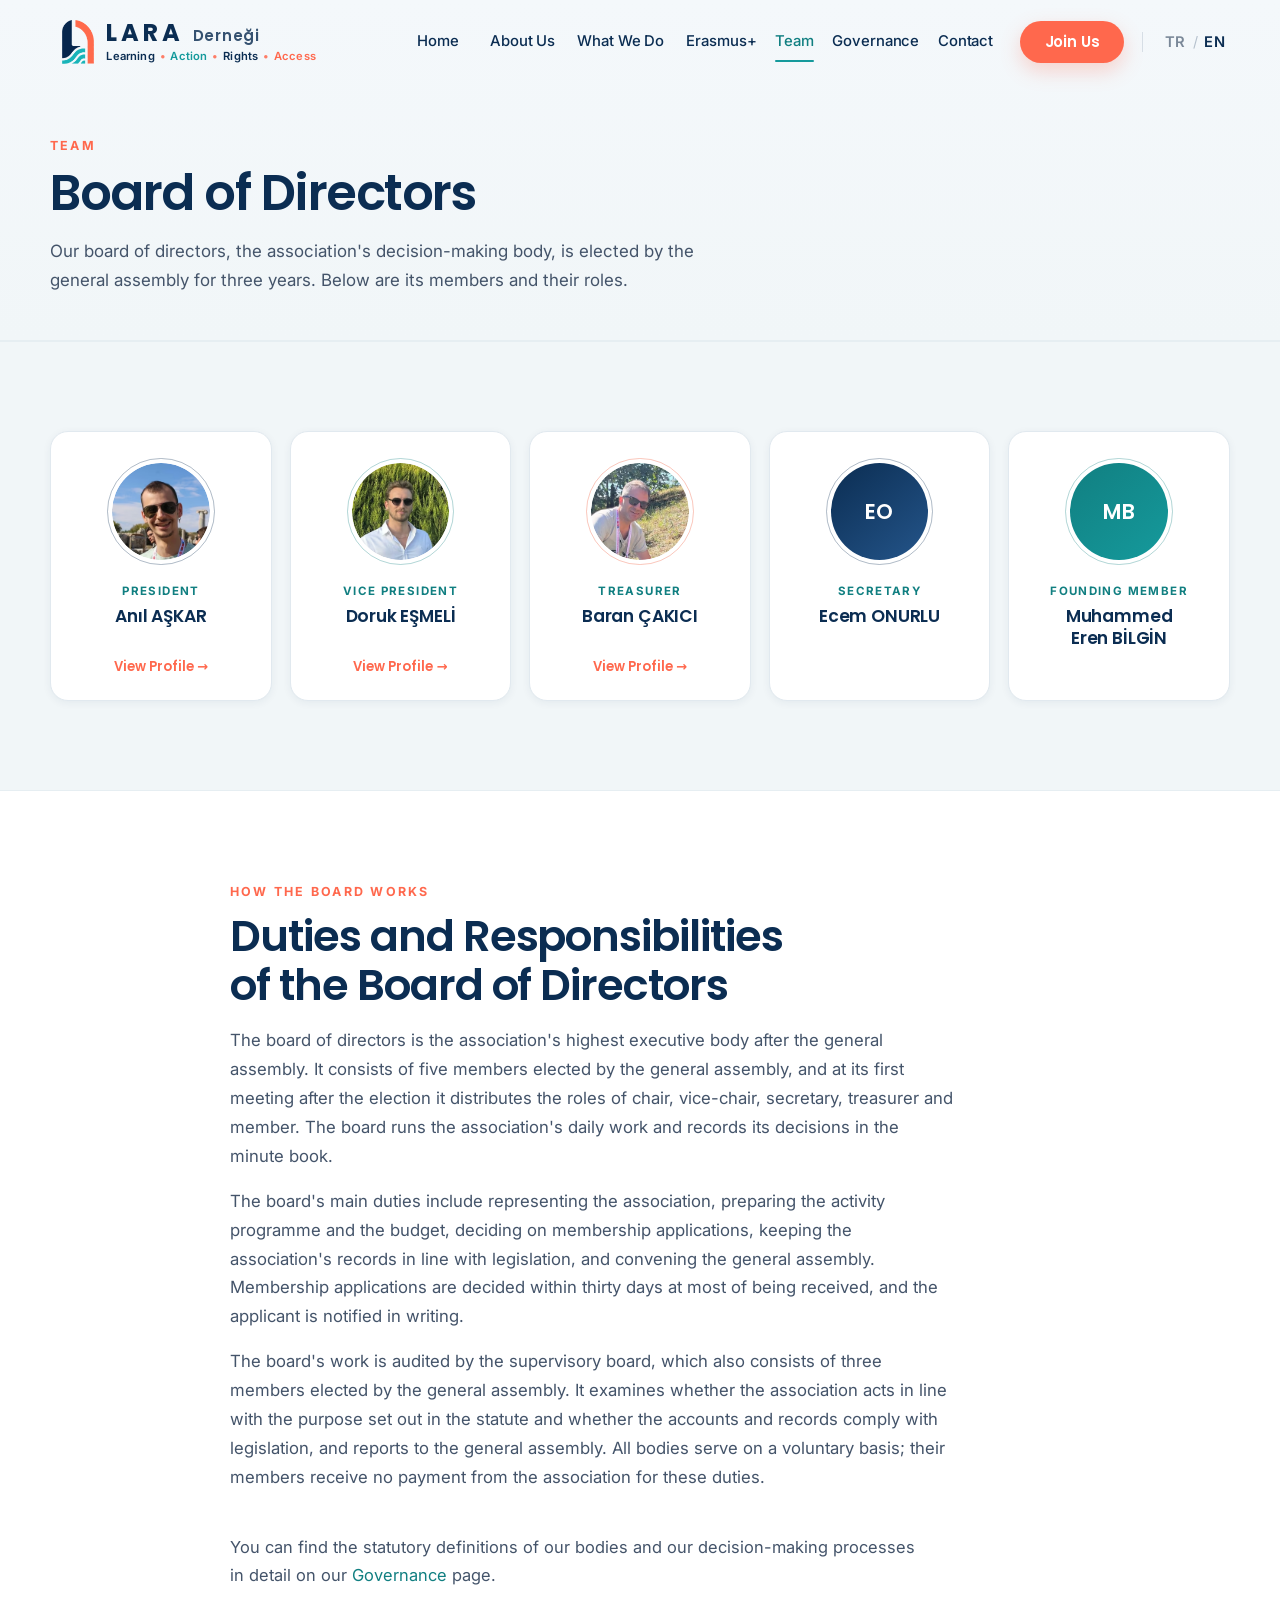
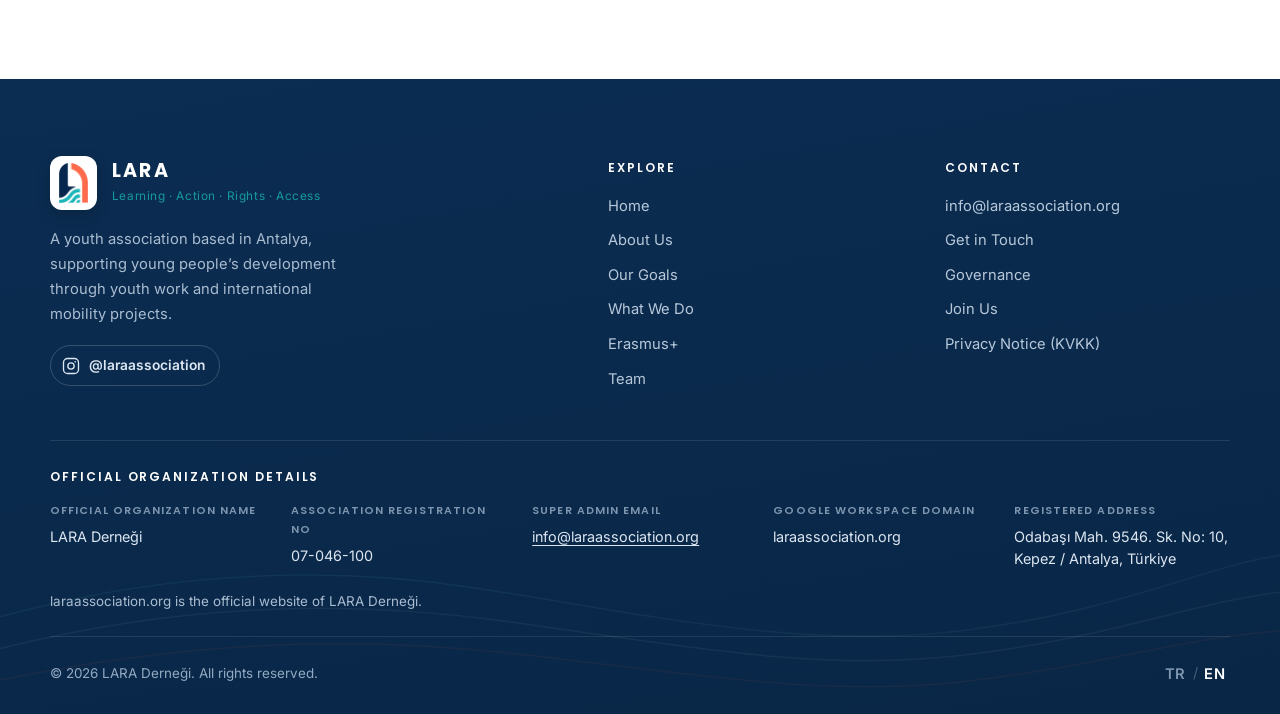
==== ekip/index.html @ 8bcd9a09 "Kurumsal e-posta adresini info@ yap ve Instagram hesabını bağla - Sitede görünen tüm e-posta adresle" ====
<!DOCTYPE html>
<html lang="tr" data-lang="tr">
<head>
<!-- Google tag (gtag.js) -->
<script async src="https://www.googletagmanager.com/gtag/js?id=G-RKP970V3Z3"></script>
<script>
  window.dataLayer = window.dataLayer || [];
  function gtag(){dataLayer.push(arguments);}
  gtag('js', new Date());

  gtag('config', 'G-RKP970V3Z3');
</script>
<script>
  /* JS var + dil tercihi erkenden: İngilizce görecek ziyaretçiye önce Türkçe metin çizilmez (kayma olmaz).
     main.js çeviriyi uygulayınca sınıfı kaldırır; bir sorun olursa 2,5 sn sonra sayfa yine görünür. */
  (function (d) {
    d.classList.add('js');
    try {
      var s = localStorage.getItem('lara-lang');
      var en = s ? s === 'en' : (navigator.language || '').slice(0, 2).toLowerCase() !== 'tr';
      if (en) { d.classList.add('lang-pending'); setTimeout(function () { d.classList.remove('lang-pending'); }, 2500); }
    } catch (e) {}
  })(document.documentElement);
</script>
<meta charset="utf-8">
<meta name="viewport" content="width=device-width, initial-scale=1">
<title>Ekip — LARA Derneği</title>
<meta name="description" data-i18n-meta="meta.descTeam" content="LARA Derneği yönetim kurulu üyeleri ve görev dağılımı.">
<meta name="theme-color" content="#0F2B4C">
<link rel="icon" href="/assets/img/favicon-48.png" type="image/png" sizes="48x48">
<link rel="icon" href="/assets/img/favicon.png" type="image/png" sizes="512x512">
<link rel="apple-touch-icon" href="/assets/img/apple-touch-icon.png">
<meta property="og:type" content="website">
<meta property="og:title" content="Ekip — LARA Derneği">
<meta property="og:description" content="LARA Derneği yönetim kurulu üyeleri ve görev dağılımı.">
<link rel="canonical" href="https://laraassociation.org/ekip/">
<meta property="og:url" content="https://laraassociation.org/ekip/">
<meta property="og:site_name" content="LARA Derneği">
<meta property="og:image" content="https://laraassociation.org/assets/img/og-image.png">
<meta property="og:image:width" content="1200">
<meta property="og:image:height" content="630">
<meta name="twitter:card" content="summary_large_image">
<meta property="og:locale" content="tr_TR">
<script type="application/ld+json">
{
  "@context": "https://schema.org",
  "@type": "NGO",
  "name": "LARA Derneği",
  "alternateName": "LARA Association",
  "url": "https://laraassociation.org/",
  "logo": "https://laraassociation.org/assets/img/logo-mark.png",
  "image": "https://laraassociation.org/assets/img/og-image.png",
  "email": "info@laraassociation.org",
  "foundingDate": "2026-09",
  "address": {
    "@type": "PostalAddress",
    "streetAddress": "Odabaşı Mah. 9546. Sk. No: 10",
    "addressLocality": "Kepez",
    "addressRegion": "Antalya",
    "addressCountry": "TR"
  },
  "contactPoint": {
    "@type": "ContactPoint",
    "email": "info@laraassociation.org",
    "contactType": "general enquiries",
    "availableLanguage": ["tr", "en"]
  },
  "sameAs": ["https://www.instagram.com/laraassociation/"],
  "identifier": "07-046-100",
  "areaServed": "Worldwide",
  "knowsLanguage": ["tr", "en"]
}
</script>
<link rel="preconnect" href="https://fonts.googleapis.com">
<link rel="preconnect" href="https://fonts.gstatic.com" crossorigin>
<link rel="preload" as="style" href="https://fonts.googleapis.com/css2?family=Poppins:wght@600;700&family=Inter:wght@400;500;600&display=swap" onload="this.onload=null;this.rel='stylesheet'">
<noscript><link rel="stylesheet" href="https://fonts.googleapis.com/css2?family=Poppins:wght@600;700&family=Inter:wght@400;500;600&display=swap"></noscript>
<link rel="stylesheet" href="/assets/css/style.css?v=36">
</head>
<body data-title-key="meta.titleTeam">

<a class="skip-link" href="#icerik" data-i18n="a11y.skip">İçeriğe geç</a>

<header class="site-header" id="siteHeader">
  <div class="container header-inner">
    <a class="brand" href="/" aria-label="LARA">
      <picture><source type="image/webp" srcset="/assets/img/logo-mark-120.webp"><img class="brand-mark" src="/assets/img/logo-mark.png" alt="" width="338" height="458" decoding="async"></picture>
      <span class="brand-text">
        <span class="brand-name">LARA <span class="brand-legal">Derneği</span></span>
        <span class="brand-tagline" lang="en">
          <span class="c-navy">Learning</span> <span class="dot">•</span>
          <span class="c-teal">Action</span> <span class="dot">•</span>
          <span class="c-navy">Rights</span> <span class="dot">•</span>
          <span class="c-orange">Access</span>
        </span>
      </span>
    </a>

    <nav class="primary-nav" id="primaryNav" aria-label="LARA">
      <ul>
        <li><a href="/" data-i18n="nav.home">Anasayfa</a></li>
        <li><a href="/hakkimizda/" data-i18n="nav.about">Biz Kimiz</a></li>
        <li><a href="/ne-yapiyoruz/" data-i18n="nav.what">Ne Yapıyoruz</a></li>
        <li><a href="/erasmus/" data-i18n="nav.erasmus">Erasmus+</a></li>
        <li><a href="/ekip/" class="active" data-i18n="nav.team">Ekip</a></li>
        <li><a href="/kurumsal/" data-i18n="nav.corporate">Kurumsal</a></li>
        <li><a href="/iletisim/" data-i18n="nav.contact">İletişim</a></li>
        <li class="nav-cta"><a class="btn btn-primary btn-sm" href="/uye-ol/" data-i18n="nav.join">Üye Ol</a></li>
      </ul>
    </nav>

    <div class="header-actions">
      <div class="lang-switch" role="group" data-i18n-aria="a11y.lang" aria-label="Dil seçimi">
        <button type="button" class="lang-btn is-active" data-set-lang="tr">TR</button>
        <span class="lang-sep" aria-hidden="true">/</span>
        <button type="button" class="lang-btn" data-set-lang="en">EN</button>
      </div>
      <button class="nav-toggle" id="navToggle" aria-expanded="false" aria-controls="primaryNav" data-i18n-aria="a11y.menu" aria-label="Menüyü aç">
        <span></span><span></span><span></span>
      </button>
    </div>
  </div>
</header>

<main>

<section class="page-hero" id="icerik">
  <div class="container">
    <p class="section-eyebrow" data-i18n="team.eyebrow">Ekip</p>
    <h1 class="page-title" data-i18n="team.title">Yönetim Kurulu</h1>
    <p class="page-intro" data-i18n="team.pageIntro">Derneğimizin karar organı olan yönetim kurulu, genel kurulca üç yıllığına seçilir. Aşağıda kurul üyelerimizi ve görev dağılımını bulabilirsiniz.</p>
  </div>
</section>

<section class="section section-alt" id="ekip">
  <div class="container">

    <div class="grid grid-5 team-grid">
      <article class="card person has-bio reveal" data-bio="anil" data-track-role="president" data-name="Anıl AŞKAR" data-photo="/assets/img/team/anil.jpg" data-photo-set="/assets/img/team/anil" data-photo-lg="/assets/img/team/anil-lg.jpg" data-initials="AA" data-avatar="av-navy">
        <div class="person-portrait tone-navy"><div class="avatar av-navy" aria-hidden="true">AA</div></div>
        <div class="person-meta">
          <p class="role" data-i18n="team.r.anil">Başkan</p>
          <h3>Anıl AŞKAR</h3>
        </div>
        <button type="button" class="person-more" data-i18n="team.more">Profili Gör →</button>
      </article>
      <article class="card person has-bio reveal" data-bio="doruk" data-track-role="vice_president" data-name="Doruk EŞMELİ" data-photo="/assets/img/team/doruk.jpg" data-photo-set="/assets/img/team/doruk" data-photo-lg="/assets/img/team/doruk-lg.jpg" data-initials="DE" data-avatar="av-teal">
        <div class="person-portrait tone-teal"><div class="avatar av-teal" aria-hidden="true">DE</div></div>
        <div class="person-meta">
          <p class="role" data-i18n="team.r.doruk">Başkan Yardımcısı</p>
          <h3>Doruk EŞMELİ</h3>
        </div>
        <button type="button" class="person-more" data-i18n="team.more">Profili Gör →</button>
      </article>
      <article class="card person has-bio reveal" data-bio="baran" data-track-role="treasurer" data-name="Baran ÇAKICI" data-photo="/assets/img/team/baran.jpg" data-photo-set="/assets/img/team/baran" data-photo-lg="/assets/img/team/baran-lg.jpg" data-initials="BÇ" data-avatar="av-orange">
        <div class="person-portrait tone-orange"><div class="avatar av-orange" aria-hidden="true">BÇ</div></div>
        <div class="person-meta">
          <p class="role" data-i18n="team.r.baran">Sayman</p>
          <h3>Baran ÇAKICI</h3>
        </div>
        <button type="button" class="person-more" data-i18n="team.more">Profili Gör →</button>
      </article>
      <article class="card person reveal">
        <div class="person-portrait tone-navy"><div class="avatar av-navy" aria-hidden="true">EO</div></div>
        <div class="person-meta">
          <p class="role" data-i18n="team.r.ecem">Sekreter</p>
          <h3>Ecem ONURLU</h3>
        </div>
      </article>
      <article class="card person reveal">
        <div class="person-portrait tone-teal"><div class="avatar av-teal" aria-hidden="true">MB</div></div>
        <div class="person-meta">
          <p class="role" data-i18n="team.r.eren">Kurucu Üye</p>
          <h3>Muhammed Eren BİLGİN</h3>
        </div>
      </article>
    </div>
  </div>
</section>
<div class="modal" id="bioModal" hidden>
  <div class="modal-backdrop" data-close></div>
  <div class="modal-card" role="dialog" aria-modal="true" aria-labelledby="bioName">
    <button type="button" class="modal-close" data-close data-i18n-aria="team.close" aria-label="Kapat">&times;</button>
    <div class="modal-head">
      <div class="avatar av-navy" id="bioAvatar" aria-hidden="true">AA</div>
      <div class="modal-titles">
        <h3 id="bioName">—</h3>
        <p class="modal-role" id="bioRole">—</p>
      </div>
    </div>
    <div class="modal-body" id="bioBody"></div>
  </div>
</div>
<section class="section" id="kurul-calismasi">
  <div class="container container-narrow">
    <p class="section-eyebrow" data-i18n="team.howEyebrow">Kurul Nasıl Çalışır?</p>
    <h2 class="section-title" data-i18n="team.howTitle">Yönetim Kurulunun Görev ve Sorumlulukları</h2>
    <p class="section-intro" data-i18n="team.how1">Yönetim kurulu, derneğin genel kurul dışındaki en yetkili yürütme organıdır. Genel kurulca seçilen beş asıl üyeden oluşur ve seçimden sonraki ilk toplantısında başkan, başkan yardımcısı, sekreter, sayman ve üye olarak görev bölüşümü yapar. Kurul, derneğin günlük işleyişini yürütür ve aldığı kararları karar defterine işler.</p>
    <p class="section-intro" data-i18n="team.how2">Kurulun başlıca görevleri arasında derneği temsil etmek, faaliyet programını ve bütçeyi hazırlamak, üyelik başvurularını karara bağlamak, dernek kayıtlarını mevzuata uygun biçimde tutmak ve genel kurulu toplantıya çağırmak yer alır. Üyelik başvuruları, başvurunun ulaşmasından itibaren en çok otuz gün içinde karara bağlanır ve sonuç başvurana yazılı olarak bildirilir.</p>
    <p class="section-intro" data-i18n="team.how3">Yönetim kurulunun çalışmaları, yine genel kurulca seçilen üç asıl üyeden oluşan denetim kurulu tarafından denetlenir. Denetim kurulu, derneğin tüzükte belirtilen amaç doğrultusunda faaliyet gösterip göstermediğini ve hesap ile kayıtların mevzuata uygunluğunu inceleyerek raporunu genel kurula sunar. Organların tamamı gönüllülük esasıyla görev yapar; kurul üyeleri bu görevleri için dernekten ücret almaz.</p>
    <p class="section-note" data-i18n="team.how4">Organlarımızın tüzükteki tanımlarını ve karar süreçlerimizi <a href="/kurumsal/">Kurumsal</a> sayfamızda ayrıntılı olarak bulabilirsiniz.</p>
  </div>
</section>

</main>

<footer class="site-footer">
  <svg class="footer-waves" viewBox="0 0 1440 320" preserveAspectRatio="none" aria-hidden="true" focusable="false">
    <path d="M0 210C180 160 360 150 540 178s360 70 540 48 270-72 360-86"/>
    <path d="M0 246C200 196 380 190 560 214s350 60 520 40 260-60 360-72"/>
    <path d="M0 282C220 236 400 232 580 252s340 50 500 32 250-50 360-58"/>
  </svg>
  <div class="container">
    <div class="footer-grid">
      <div class="footer-col footer-about">
        <a class="footer-brand" href="/" aria-label="LARA">
          <picture>
            <source type="image/webp" srcset="/assets/img/logo-mark-120.webp">
            <img src="/assets/img/logo-mark.png" alt="" width="338" height="458" loading="lazy" decoding="async">
          </picture>
          <span>
            <span class="footer-name">LARA</span>
            <span class="footer-tagline" lang="en">Learning · Action · Rights · Access</span>
          </span>
        </a>
        <p class="footer-desc" data-i18n="footer.about">Antalya merkezli bir gençlik derneği olarak gençlik çalışmaları ve uluslararası hareketlilik projeleriyle gençlerin gelişimini destekliyoruz.</p>
        <ul class="footer-social">
          <li><a href="https://www.instagram.com/laraassociation/" target="_blank" rel="noopener noreferrer" data-i18n-aria="social.ig" aria-label="LARA Derneği Instagram hesabı"><svg viewBox="0 0 24 24" fill="none" stroke="currentColor" stroke-width="1.8" aria-hidden="true" focusable="false"><rect x="2" y="2" width="20" height="20" rx="5.5"/><circle cx="12" cy="12" r="4.2"/><circle cx="17.6" cy="6.4" r="1.1" fill="currentColor" stroke="none"/></svg><span>@laraassociation</span></a></li>
        </ul>
      </div>

      <nav class="footer-col" aria-labelledby="footerExplore">
        <h2 class="footer-title" id="footerExplore" data-i18n="footer.explore">Keşfet</h2>
        <ul class="footer-links">
          <li><a href="/" data-i18n="nav.home">Anasayfa</a></li>
          <li><a href="/hakkimizda/" data-i18n="nav.about">Biz Kimiz</a></li>
          <li><a href="/hakkimizda/#amaclarimiz" data-i18n="nav.goals">Amaçlarımız</a></li>
          <li><a href="/ne-yapiyoruz/" data-i18n="nav.what">Ne Yapıyoruz</a></li>
          <li><a href="/erasmus/" data-i18n="nav.erasmus">Erasmus+</a></li>
          <li><a href="/ekip/" data-i18n="nav.team">Ekip</a></li>
        </ul>
      </nav>


      <div class="footer-col">
        <h2 class="footer-title" data-i18n="nav.contact">İletişim</h2>
        <ul class="footer-links">
          <li><a href="mailto:info@laraassociation.org">info@laraassociation.org</a></li>
          <li><a href="/iletisim/" data-i18n="contact.title">Bize Ulaş</a></li>
          <li><a href="/kurumsal/" data-i18n="nav.corporate">Kurumsal</a></li>
          <li><a href="/uye-ol/" data-i18n="nav.join">Üye Ol</a></li>
          <li><a href="/kvkk/" data-i18n="footer.kvkk">KVKK Aydınlatma Metni</a></li>
        </ul>
      </div>
    </div>


    <section class="footer-official" aria-labelledby="footerOfficial">
      <h2 class="footer-title" id="footerOfficial" data-i18n="footer.officialTitle">Resmî Kurum Bilgileri</h2>
      <dl class="footer-official-list">
        <div><dt data-i18n="footer.fName">Resmî Kurum Adı</dt><dd>LARA Derneği</dd></div>
        <div><dt data-i18n="footer.fReg">Dernek Kütük No</dt><dd>07-046-100</dd></div>
        <div><dt data-i18n="footer.fAdmin">Super Admin E-posta</dt><dd><a href="mailto:info@laraassociation.org">info@laraassociation.org</a></dd></div>
        <div><dt data-i18n="footer.fDomain">Google Workspace Domain</dt><dd>laraassociation.org</dd></div>
        <div><dt data-i18n="footer.fAddr">Merkez Adresi</dt><dd data-i18n="contact.v2">Odabaşı Mah. 9546. Sk. No: 10, Kepez / Antalya, Türkiye</dd></div>
      </dl>
      <p class="footer-official-note" data-i18n="footer.official">laraassociation.org, LARA Derneği'nin resmî internet sitesidir.</p>
    </section>

    <div class="footer-bottom">
      <p class="footer-copy">© <span id="year">2026</span> <span data-i18n="footer.rights">LARA Derneği. Tüm hakları saklıdır.</span></p>
      <div class="lang-switch footer-lang" role="group" data-i18n-aria="a11y.lang" aria-label="Dil seçimi">
        <button type="button" class="lang-btn is-active" data-set-lang="tr">TR</button>
        <span class="lang-sep" aria-hidden="true">/</span>
        <button type="button" class="lang-btn" data-set-lang="en">EN</button>
      </div>
    </div>
  </div>
</footer>

<a class="to-top" href="#icerik" id="toTop" data-i18n-aria="a11y.top" aria-label="Yukarı çık">↑</a>

<script src="/assets/js/form-config.js?v=23" defer></script>
<script src="/assets/js/i18n.js?v=33" defer></script>
<script src="/assets/js/i18n-pages.js?v=8" defer></script>
<script src="/assets/js/analytics.js?v=25" defer></script>
<script src="/assets/js/main.js?v=31" defer></script>
</body>
</html>
---- assets/css/style.css ----
/* =========================================================
   LARA Derneği — kurumsal stil
   Marka: lacivert #0B2D52 · teal #159A9C · mercan #FF684D
   Zeminler: mavi-gri #F1F6F8 · açık teal #E7F5F3 · sıcak beyaz #FFF8F3
   ========================================================= */

:root{
  --navy:#0B2D52;
  --navy-800:#123A66;
  --navy-600:#24558A;
  --teal:#159A9C;
  --teal-dark:#117F81;
  --teal-soft:#E7F5F3;
  --orange:#FF684D;
  --orange-dark:#F0512F;
  --orange-soft:#FFEEE9;

  --bg-mist:#F1F6F8;
  --bg-tealwash:#E7F5F3;
  --bg-warm:#FFF8F3;

  --ink:#10233B;
  --body:#44546A;
  --muted:#7A8898;
  --line:#E1E9EF;
  --bg:#FFFFFF;
  --bg-alt:var(--bg-mist);

  --radius:18px;
  --radius-sm:12px;
  --shadow-sm:0 2px 8px rgba(11,45,82,.06);
  --shadow:0 12px 32px rgba(11,45,82,.09);
  --shadow-lg:0 24px 60px rgba(11,45,82,.16);

  --container:1180px;
  --header-h:84px;
  --header-h-compact:68px;
  --nav-px:clamp(.42rem,.72vw,.8rem);
  --hdr-gap:clamp(.85rem,1.4vw,1.5rem);

  /* hareket sistemi — tüm geçişler aynı eğri ve süre ailesini kullanır */
  --ease:cubic-bezier(.2,.7,.2,1);
  --t-fast:.18s;
  --t-ui:.32s;
  --t-reveal:.7s;

  --font-head:'Poppins','Montserrat','Trebuchet MS',system-ui,sans-serif;
  --font-body:'Inter',system-ui,-apple-system,'Segoe UI',Roboto,sans-serif;
}

*,*::before,*::after{box-sizing:border-box}
.lang-pending body{opacity:0}
.brand picture,.hero-mark picture{display:contents}
[hidden]{display:none !important}
html{scroll-behavior:smooth;scroll-padding-top:calc(var(--header-h-compact) + 16px);-webkit-text-size-adjust:100%}
body{
  margin:0;font-family:var(--font-body);color:var(--body);
  background:var(--bg);line-height:1.7;font-size:16.5px;
  -webkit-font-smoothing:antialiased;overflow-x:hidden;
}
img,svg{max-width:100%;display:block}
a{color:var(--teal-dark);text-decoration:none}
a:hover{color:var(--orange)}
h1,h2,h3,h4{font-family:var(--font-head);color:var(--navy);line-height:1.2;margin:0 0 .5em;font-weight:600;text-wrap:balance}
h3,h4{letter-spacing:-.01em}
p,li,dd,blockquote{text-wrap:pretty}
p{margin:0 0 1em}
ul,ol{margin:0;padding:0;list-style:none}

.container{width:min(100% - 2.5rem,var(--container));margin-inline:auto}

.skip-link{position:absolute;left:-9999px;top:0;background:var(--navy);color:#fff;padding:.7rem 1.2rem;z-index:200;border-radius:0 0 8px 0}
.skip-link:focus{left:0}
/* seçim ve klavye odağı — marka tonunda, okunaklı */
::selection{background:rgba(21,154,156,.22);color:var(--ink)}
.join ::selection,.site-footer ::selection,.notice ::selection{background:rgba(21,154,156,.62);color:#fff}
:focus-visible{outline:2.5px solid var(--teal);outline-offset:3px}
a:not(.btn):focus-visible,.lang-btn:focus-visible,.person-more:focus-visible,.nav-toggle:focus-visible{border-radius:8px}
.join :focus-visible,.site-footer :focus-visible,.notice :focus-visible{outline-color:#6FD3D1}

/* metin bağlantıları: soldan sağa çizilen ince alt çizgi */
main p a:not(.btn),.notice a,.info-list a,.contact-links a,.footer-links a,.read-more a,.verify-note a{
  background-image:linear-gradient(currentColor,currentColor);background-repeat:no-repeat;
  background-position:0 100%;background-size:0% 1px;padding-bottom:1px;
  transition:background-size var(--t-ui) var(--ease),color var(--t-fast) ease;
}
main p a:not(.btn):hover,.notice a:hover,.info-list a:hover,.contact-links a:hover,.footer-links a:hover,.read-more a:hover,.verify-note a:hover{background-size:100% 1px}

.c-navy{color:var(--navy)} .c-teal{color:var(--teal)} .c-orange{color:var(--orange)}
.sr-only{position:absolute !important;width:1px;height:1px;padding:0;margin:-1px;overflow:hidden;clip:rect(0 0 0 0);white-space:nowrap;border:0}

/* ---------- HEADER ---------- */
/* Sayfanın en üstünde hero zeminine karışır; kaydırınca kompakt, yarı saydam (buzlu cam) bir çubuğa döner.
   Sabit (fixed) konumlu olduğu için yüksekliği değişince sayfa içeriği kaymaz. */
.site-header{
  --hdr:var(--header-h);
  position:fixed;top:0;left:0;right:0;z-index:100;background:rgba(255,255,255,0);
  border-bottom:1px solid transparent;
  transition:background-color var(--t-ui) var(--ease),box-shadow var(--t-ui) var(--ease),border-color var(--t-ui) var(--ease);
}
.site-header.scrolled{
  --hdr:var(--header-h-compact);
  background:rgba(255,255,255,.74);border-bottom-color:rgba(11,45,82,.07);
  -webkit-backdrop-filter:saturate(170%) blur(16px);backdrop-filter:saturate(170%) blur(16px);
  box-shadow:0 10px 30px -18px rgba(11,45,82,.22);
}
@supports not ((-webkit-backdrop-filter:blur(1px)) or (backdrop-filter:blur(1px))){
  .site-header.scrolled{background:rgba(255,255,255,.96)}
}
.site-header:has(.primary-nav.open){
  background:rgba(255,255,255,.97);border-bottom-color:var(--line);
  box-shadow:0 8px 24px rgba(11,45,82,.05);
}
.header-inner{
  display:grid;grid-template-columns:auto minmax(0,1fr) auto;align-items:center;column-gap:var(--hdr-gap);
  min-height:var(--hdr);transition:min-height var(--t-ui) var(--ease);
}

.brand{grid-column:1;display:flex;align-items:center;gap:.75rem;color:var(--navy);flex:none}
.brand:hover{color:var(--navy)}
.brand-mark{height:44px;width:auto;transform-origin:left center;transition:transform var(--t-ui) var(--ease)}
.site-header.scrolled .brand-mark{transform:scale(.86)}
.brand-text{display:flex;flex-direction:column;line-height:1}
.brand-name{font-family:var(--font-head);font-weight:700;font-size:1.5rem;letter-spacing:.16em;color:var(--navy)}
.brand-tagline{font-size:.7rem;letter-spacing:.015em;font-weight:600;margin-top:.38rem;white-space:nowrap}
.brand-legal{font-size:.62em;font-weight:600;letter-spacing:.05em;opacity:.82}
.brand-tagline .dot{color:var(--orange);opacity:.85;margin:0 .1rem}

.primary-nav{grid-column:2;justify-self:end}
.primary-nav ul{display:flex;align-items:center;gap:0}
.primary-nav a{
  display:block;padding:.55rem var(--nav-px);color:var(--navy);white-space:nowrap;
  font-weight:500;font-size:.93rem;letter-spacing:-.005em;position:relative;
  transition:color var(--t-fast) ease;
}
.primary-nav a::after{
  content:"";position:absolute;left:var(--nav-px);right:var(--nav-px);bottom:.1rem;height:2px;
  background:var(--teal);border-radius:2px;transform:scaleX(0);transform-origin:left;
  transition:transform var(--t-ui) var(--ease);
}
.primary-nav a:hover{color:var(--teal-dark)}
.primary-nav a:hover::after{transform:scaleX(1)}
.primary-nav a.active{color:var(--teal-dark)}
.primary-nav a.active::after{transform:scaleX(1)}
.nav-cta{margin-left:var(--hdr-gap)}
.primary-nav .nav-cta a{
  color:#fff;background:var(--orange);padding:.72rem 1.45rem;border-radius:999px;
  font-family:var(--font-head);font-weight:600;font-size:.93rem;
  box-shadow:0 8px 20px rgba(255,104,77,.26);
  transition:transform var(--t-ui) var(--ease),box-shadow var(--t-ui) var(--ease),background-color var(--t-fast) ease;
}
.primary-nav .nav-cta a::after{display:none}
.primary-nav .nav-cta a:hover{background:var(--orange-dark);color:#fff;transform:translateY(-1px);box-shadow:0 12px 26px rgba(255,104,77,.32)}

/* Dil değişince etiket genişliği sabit kalsın: bağlantı iki dildeki en uzun etiket kadar yer ayırır.
   Etiketler main.js'in eklediği data-w-tr / data-w-en özelliklerinden gelir; görünmez ve yüksekliksizdir. */
.i18n-stable{display:block !important;text-align:center}
.i18n-stable::before{
  content:attr(data-w-tr) "\A" attr(data-w-en);
  content:attr(data-w-tr) "\A" attr(data-w-en) / "";
  display:block;white-space:pre;height:0;overflow:hidden;visibility:hidden;pointer-events:none;
}

.header-actions{grid-column:3;display:flex;align-items:center;gap:.6rem;flex:none}

.lang-switch{
  position:relative;display:flex;align-items:center;gap:.1rem;
  padding-left:var(--hdr-gap);
}
.lang-switch::before{
  content:"";position:absolute;left:0;top:50%;width:1px;height:20px;transform:translateY(-50%);
  background:rgba(11,45,82,.12);
}
.lang-btn{
  border:0;background:none;cursor:pointer;padding:.35rem .3rem;min-width:2.1em;text-align:center;
  font-family:var(--font-body);font-size:.92rem;font-weight:600;letter-spacing:.02em;
  color:var(--muted);transition:color var(--t-fast) ease;
}
.lang-btn:hover{color:var(--navy)}
.lang-btn.is-active{color:var(--navy)}
.lang-sep{color:#B5C1CD;font-size:.9rem}

.nav-toggle{
  display:none;flex-direction:column;justify-content:center;gap:5px;
  width:44px;height:44px;padding:0 11px;border:1px solid var(--line);border-radius:12px;
  background:#fff;cursor:pointer;
}
.nav-toggle span{display:block;height:2px;background:var(--navy);border-radius:2px;transition:transform .25s,opacity .2s}
.nav-toggle[aria-expanded="true"] span:nth-child(1){transform:translateY(7px) rotate(45deg)}
.nav-toggle[aria-expanded="true"] span:nth-child(2){opacity:0}
.nav-toggle[aria-expanded="true"] span:nth-child(3){transform:translateY(-7px) rotate(-45deg)}

/* ---------- BUTONLAR ---------- */
.btn{
  display:inline-flex;align-items:center;justify-content:center;gap:.5rem;
  padding:.95rem 1.9rem;border-radius:999px;font-family:var(--font-head);
  font-weight:600;font-size:1rem;line-height:1.2;cursor:pointer;border:1.5px solid transparent;
  transition:transform var(--t-ui) var(--ease),box-shadow var(--t-ui) var(--ease),background-color var(--t-fast) ease,border-color var(--t-fast) ease,color var(--t-fast) ease;
}
.btn-sm{padding:.6rem 1.2rem;font-size:.9rem}
.btn-primary{background:var(--orange);color:#fff;box-shadow:0 10px 24px rgba(255,104,77,.26)}
.btn-primary:hover{background:var(--orange-dark);color:#fff;transform:translateY(-2px);box-shadow:0 14px 30px rgba(255,104,77,.32)}
.btn-primary:active{transform:translateY(0);box-shadow:0 6px 16px rgba(255,104,77,.26)}
.btn-ghost{
  background:rgba(231,245,243,.85);border-color:#C4E2DE;color:var(--navy);
  box-shadow:0 4px 14px rgba(21,154,156,.06);
}
.btn-ghost:hover{
  background:#DDF0ED;border-color:var(--teal);color:var(--navy);
  transform:translateY(-2px);box-shadow:0 10px 24px rgba(21,154,156,.14);
}
.btn-block{display:flex;width:100%}

/* ---------- HERO ---------- */
.hero{
  position:relative;overflow:hidden;color:var(--body);
  padding:calc(var(--header-h) + clamp(3rem,7vw,6rem)) 0 clamp(5rem,8vw,7rem);
  background:var(--bg-mist);
}
.hero-bg{position:absolute;inset:0;z-index:0;pointer-events:none;
  background:linear-gradient(180deg,#F4F8FB 0%,var(--bg-mist) 55%,#EEF4F7 100%);
}
.hero-field{
  position:absolute;top:0;right:0;height:100%;width:min(60vw,1120px);
}
.hero-field .f-teal{fill:#DFF1EF}
.hero-curve{
  position:absolute;z-index:2;left:0;right:0;bottom:-1px;width:100%;height:clamp(34px,5vw,72px);pointer-events:none;
}
.hero-curve path{fill:#fff}

.hero-inner{
  position:relative;z-index:1;display:grid;
  grid-template-columns:minmax(0,1.32fr) minmax(0,.68fr);column-gap:clamp(2rem,4vw,4rem);row-gap:0;
}
/* Logo, alt bilgi satırını değil; başlık + paragraf + butonlar bloğunu ortalasın */
.hero-copy{display:contents}
.hero-kicker{grid-column:1;grid-row:1}
.hero h1{grid-column:1;grid-row:2}
.hero .lead{grid-column:1;grid-row:3}
.hero-actions{grid-column:1;grid-row:4}
.hero-badges{grid-column:1 / -1;grid-row:5}
.hero-visual{grid-column:2;grid-row:1 / 5;align-self:center}

.hero-kicker{
  display:flex;align-items:baseline;flex-wrap:wrap;gap:.35rem .9rem;margin:0 0 1rem;
  font-family:var(--font-head);line-height:1;
}
.hero-kicker > span:first-child{
  font-size:clamp(2.1rem,4vw,3.2rem);font-weight:700;letter-spacing:-.035em;color:var(--orange);
}
.hero-kicker-sub{
  font-size:clamp(.74rem,.9vw,.92rem);font-weight:600;letter-spacing:.16em;text-transform:uppercase;
  color:var(--teal-dark);
}
.hero h1{
  color:var(--navy);font-size:clamp(2.2rem,4.7vw,3.8rem);font-weight:700;
  letter-spacing:-.036em;line-height:1.06;margin-bottom:1.5rem;
}
.hl-teal{color:var(--teal)}
.hl-orange{color:var(--orange)}
.hero .lead{
  font-size:clamp(1.06rem,1.45vw,1.22rem);color:#3E4E63;
  max-width:50ch;margin-bottom:2.4rem;line-height:1.68;
}
.hero-actions{display:flex;flex-wrap:wrap;gap:1rem;margin-bottom:0}

/* güven şeridi: üç eşit sütun, ince ayraçlar, hafif buzlu zemin */
.hero-badges{
  position:relative;z-index:2;
  display:grid;grid-template-columns:repeat(3,minmax(0,1fr));
  margin-top:clamp(3rem,5vw,4.4rem);padding:clamp(.9rem,1.4vw,1.15rem) 0;
  background:rgba(255,255,255,.66);border:1px solid rgba(11,45,82,.08);border-radius:20px;
  -webkit-backdrop-filter:blur(10px) saturate(140%);backdrop-filter:blur(10px) saturate(140%);
  box-shadow:0 1px 2px rgba(11,45,82,.04),0 22px 44px -28px rgba(11,45,82,.24);
}
.hero-badges li{
  position:relative;display:flex;align-items:center;gap:.95rem;min-width:0;
  padding:.35rem clamp(1.1rem,2.2vw,2rem);
}
.hero-badges li + li::before{
  content:"";position:absolute;left:0;top:14%;bottom:14%;width:1px;
  background:linear-gradient(180deg,transparent,rgba(11,45,82,.12) 20%,rgba(11,45,82,.12) 80%,transparent);
  transform-origin:top;
}
.badge-icon{
  flex:none;width:46px;height:46px;border-radius:14px;display:grid;place-items:center;
  background:var(--tint);color:var(--tone);
}
.badge-icon svg{width:22px;height:22px}
.tone-navy{--tone:var(--navy);--tint:#E9F0F9}
.tone-teal{--tone:var(--teal-dark);--tint:var(--teal-soft)}
.tone-orange{--tone:var(--orange-dark);--tint:var(--orange-soft)}
.badge-text{display:flex;flex-direction:column;gap:.12rem;min-width:0}
.hero-badges strong{font-family:var(--font-head);color:var(--navy);font-size:1.02rem;font-weight:600;letter-spacing:-.012em;line-height:1.3}
.badge-sub{color:var(--muted);font-size:.88rem;line-height:1.45}

/* sağ görsel: logo + logonun dalgalarından türeyen katmanlar */
.hero-visual{position:relative;display:flex;justify-content:center;align-items:center}
.hero-mark{position:relative;width:clamp(210px,19vw,300px);aspect-ratio:338/458}
.hero-mark img{position:relative;z-index:1;width:100%;height:auto}

/* ---------- HERO SEMBOLÜ: ilk açılışta bir kez oluşma animasyonu ----------
   Katmanlar orijinal görselin renklerine göre piksel piksel ayrılmış parçalarıdır; son karede
   orijinalle birebir aynıdır. main.js görseller hazır ve sembol ekrandayken "mark-go" ekler,
   bitince "mark-intro" sınıfını kaldırır: katmanlar gizlenir, orijinal görsel görünür.
   Yalnızca transform ve opacity animasyonlanır. */
.hero-mark{
  --mark-shift:22px;
  --mark-navy-dur:.75s;
  --mark-orange-delay:.2s;  --mark-orange-dur:.7s;
  --mark-teal-delay:.42s;   --mark-teal-dur:.7s;
  --mark-settle-delay:.7s;  --mark-settle-dur:.75s;
}
.mark-layers{position:absolute;inset:0;z-index:2;display:none;pointer-events:none;transform-origin:50% 60%}
.hero-mark .mark-part{position:absolute;inset:0;width:100%;height:100%;max-width:none}
.js .mark-intro .mark-layers{display:block}
.js .mark-intro .mark-final,.js .mark-intro .mark-part{opacity:0}
/* JavaScript hiç çalışmazsa sembol yine de 2,5 sn içinde görünür */
.js .mark-intro:not(.mark-armed) .mark-final{animation:markShow .01s linear 2.5s forwards}
@keyframes markShow{to{opacity:1}}

.js .mark-intro.mark-go .mark-navy{animation:markNavy var(--mark-navy-dur) var(--ease) both}
.js .mark-intro.mark-go .mark-orange{animation:markOrange var(--mark-orange-dur) var(--ease) var(--mark-orange-delay) both}
.js .mark-intro.mark-go .mark-teal{animation:markTeal var(--mark-teal-dur) var(--ease) var(--mark-teal-delay) both}
.js .mark-intro.mark-go .mark-layers{animation:markSettle var(--mark-settle-dur) var(--ease) var(--mark-settle-delay) both}

/* 1) lacivert: sol üstten   2) turuncu: sağ üstten   3) turkuaz dalgalar: sol alttan   4) bütün: çok hafif oturma */
@keyframes markNavy{from{opacity:0;transform:translate3d(calc(var(--mark-shift) * -1),calc(var(--mark-shift) * -.7),0)}to{opacity:1;transform:none}}
@keyframes markOrange{from{opacity:0;transform:translate3d(var(--mark-shift),calc(var(--mark-shift) * -1),0)}to{opacity:1;transform:none}}
@keyframes markTeal{from{opacity:0;transform:translate3d(calc(var(--mark-shift) * -.6),var(--mark-shift),0)}to{opacity:1;transform:none}}
@keyframes markSettle{from{transform:scale(1.03)}to{transform:none}}
.hero-cradle{
  position:absolute;z-index:0;left:-66.7%;top:-52.3%;width:416.7%;height:auto;max-width:none;overflow:visible;
}
.hero-cradle .c-sea{fill:#D3E7E8;opacity:.85}
.hero-cradle .c-cream{fill:var(--bg-warm)}
.hero-cradle .c-edge{fill:#CFE3E5}

.br-desk{display:inline}

/* ---------- ALT SAYFA BAŞLIĞI ---------- */
.page-hero{
  position:relative;background:linear-gradient(180deg,#F4F8FB 0%,var(--bg-mist) 100%);
  border-bottom:1px solid #E6EEF2;
  padding:calc(var(--header-h) + clamp(2.2rem,4vw,3.4rem)) 0 clamp(2rem,3.5vw,3rem);
}
.page-title{
  font-size:clamp(2rem,3.4vw + .6rem,3.1rem);color:var(--navy);letter-spacing:-.03em;line-height:1.1;
  margin:0 0 1rem;max-width:22ch;
}
.page-intro{max-width:64ch;font-size:1.06rem;line-height:1.72;margin:0}
.page-hero .hero-actions{margin-top:1.8rem}
.container-narrow{width:min(100% - 2.5rem,820px);margin-inline:auto}
.grid-2{grid-template-columns:repeat(2,minmax(0,1fr))}

/* ---------- KURUMSAL: doğrulama kartı ---------- */
.corp-grid{display:grid;grid-template-columns:minmax(0,1.05fr) minmax(0,.95fr);gap:clamp(1.4rem,2.5vw,2rem);align-items:start}
.corp-grid h2,.contact-card h2{font-size:1.12rem;margin-bottom:1.1rem}
.verify-note{
  margin:1.4rem 0 0;padding-top:1.1rem;border-top:1px solid var(--line);
  font-size:.9rem;line-height:1.65;color:var(--muted);
}
.contact-links .ci-text{font-weight:500;color:var(--navy)}
.verify-card{background:linear-gradient(160deg,#F3FAFA 0%,#F6F9FD 100%);border-color:#D6E6EE}
.verify-badge{
  display:inline-block;font-size:.7rem;font-weight:700;letter-spacing:.14em;text-transform:uppercase;
  color:var(--teal-dark);background:var(--teal-soft);padding:.3rem .7rem;border-radius:999px;margin-bottom:.9rem;
}
.verify-card p{font-size:.96rem;line-height:1.7}
.verify-code{
  display:flex;flex-direction:column;gap:.3rem;margin:1.1rem 0 1.3rem;padding:.9rem 1rem;
  background:#fff;border:1px dashed #C4D8E4;border-radius:12px;
}
.verify-label{font-size:.72rem;font-weight:700;letter-spacing:.12em;text-transform:uppercase;color:var(--muted)}
.verify-code code{font-family:ui-monospace,SFMono-Regular,Menlo,monospace;font-size:.92rem;color:var(--navy);word-break:break-all}
.verify-actions{display:flex;flex-wrap:wrap;gap:.6rem}

/* açık zeminde adım listesi */
.steps.steps-light .step-num{background:#fff;border:1px solid #D2DEE8;color:var(--navy);box-shadow:0 0 0 5px #fff}
.steps.steps-light strong{color:var(--navy);font-size:1.02rem}
.steps.steps-light p{color:var(--body);font-size:.97rem;line-height:1.7}
.steps.steps-light::before{background:linear-gradient(180deg,rgba(21,154,156,.55),rgba(11,45,82,.14) 55%,rgba(255,104,77,.5))}
.section-alt .steps.steps-light .step-num{box-shadow:0 0 0 5px var(--bg-mist)}

/* ---------- ANASAYFA ÜYELİK ÇAĞRISI ---------- */
.home-cta{padding:clamp(2.6rem,4.5vw,3.6rem) 0}
.cta-band{display:grid;grid-template-columns:minmax(0,1.5fr) minmax(0,.7fr);gap:clamp(1.5rem,3vw,3rem);align-items:center}
.cta-band .section-title{margin-bottom:.6rem}
.cta-band .join-lead{margin-bottom:0}
.cta-actions{display:flex;flex-wrap:wrap;gap:.8rem;justify-content:flex-end}

/* ---------- SAYFA İÇİ FORM ---------- */
.form-panel{background:#fff;border:1px solid var(--line);border-radius:var(--radius);padding:clamp(1.5rem,3vw,2.4rem);box-shadow:var(--shadow)}
.form-panel > h3{font-size:1.35rem;margin-bottom:.4rem}

/* ---------- UZUN METİN (KVKK) ---------- */
.prose h2{font-size:1.15rem;margin:2rem 0 .6rem}
.prose h2:first-child{margin-top:0}
.prose p{font-size:1rem;line-height:1.8;max-width:70ch}
.prose-note{margin-top:2rem;font-size:.86rem;color:var(--muted)}
.source-links{margin-top:1rem}
.section-note{margin:1.6rem 0 0;max-width:70ch}
.source-links a{color:var(--teal-dark);font-weight:500}
.source-links a:hover{color:var(--orange)}
.contact-grid-2{grid-template-columns:repeat(2,minmax(0,1fr))}

/* ---------- BÖLÜM TEMELİ ---------- */
.section{padding:clamp(3.5rem,7vw,6rem) 0}
.section-alt{background:var(--bg-alt);border-block:1px solid #E6EEF2}
.section-eyebrow{
  font-size:.78rem;font-weight:700;letter-spacing:.18em;text-transform:uppercase;
  color:var(--orange);margin-bottom:.6rem;
}
.section-eyebrow.light{color:var(--teal)}
.section-title{font-size:clamp(1.85rem,2.9vw + .5rem,2.7rem);letter-spacing:-.024em;line-height:1.14;margin-bottom:1rem;max-width:22ch}
.section-title.light{color:#fff;max-width:20ch}
.section-intro{max-width:66ch;font-size:1.05rem;line-height:1.72;margin-bottom:2.6rem}
.section-intro:has(+ .section-intro){margin-bottom:1rem}
.read-more{margin:1.8rem 0 0}
.read-more a{font-family:var(--font-head);font-weight:600;font-size:.98rem;color:var(--orange)}
.read-more a:hover{color:var(--orange-dark)}

.grid{display:grid;gap:1.4rem}
.grid-3{grid-template-columns:repeat(3,1fr)}
.grid-4{grid-template-columns:repeat(4,1fr)}
.grid-5{grid-template-columns:repeat(5,1fr);gap:1.1rem}
.section-title + .grid,
.section-title + .contact-grid{margin-top:2.4rem}

.card{
  background:#fff;border:1px solid var(--line);border-radius:var(--radius);
  padding:1.7rem;box-shadow:var(--shadow-sm);
  transition:transform var(--t-ui) var(--ease),box-shadow var(--t-ui) var(--ease),border-color var(--t-ui) var(--ease);
}
/* yalnızca tıklanabilir kartlar üzerine gelince tepki verir (ör. biyografisi olan ekip kartları) */
.card h3{font-size:1.12rem;margin-bottom:.5rem}
.card p{font-size:.96rem;margin-bottom:0}
.card p + p{margin-top:.7rem}

/* alıntı */
.quote-card{
  margin:0 0 2.8rem;padding:2rem 2.2rem;border-radius:var(--radius);
  background:linear-gradient(135deg,#F3FAFA,#F6F9FD);border:1px solid var(--line);
  border-left:6px solid var(--teal);
}
.quote-card blockquote{margin:0;font-size:1.08rem;color:var(--navy);font-style:italic;line-height:1.8}
.quote-card figcaption{margin-top:1rem;font-size:.85rem;font-weight:600;color:var(--muted);letter-spacing:.04em}

/* ---------- BİZ KİMİZ: LARA harfleri ---------- */
/* Başlık iki kontrollü satır: "Adımız Amacımızı Anlatıyor:" / "Learning · Action · Rights · Access".
   Dar ekranda yalnızca iki kelime çifti arasında kırılır; tek kelime satıra düşmez. */
.about-title{max-width:none}
.lara-words{display:block}
.lara-words .nw{white-space:nowrap}
.about-intro{max-width:66ch}
.about-intro .section-intro:last-child{margin-bottom:0}

.lara-letters{
  display:grid;grid-template-columns:repeat(4,minmax(0,1fr));
  margin-top:clamp(2.8rem,5vw,4rem);border-top:1px solid var(--line);
}
.l-learning{--lara-tone:var(--navy)}
.l-action{--lara-tone:var(--teal)}
.l-rights{--lara-tone:var(--navy)}
.l-access{--lara-tone:var(--orange)}
.lara-item{position:relative;padding:clamp(1.6rem,2.4vw,2.2rem) clamp(1.1rem,2vw,1.8rem) 0}
.lara-item:first-child{padding-left:0}
.lara-item:last-child{padding-right:0}
.lara-item + .lara-item{border-left:1px solid var(--line)}
.lara-glyph{display:block;overflow:hidden;line-height:.86;padding-bottom:.04em}
.lara-glyph-in{
  display:block;font-family:var(--font-head);font-weight:700;letter-spacing:-.04em;
  font-size:clamp(4.6rem,8.4vw,7.6rem);color:var(--lara-tone);
}
.lara-rule{display:block;width:36px;height:3px;border-radius:3px;background:var(--lara-tone);margin:1.1rem 0 1.15rem;transform-origin:left}
.lara-item h3{font-size:1.1rem;margin-bottom:.45rem}
.lara-item p{font-size:.95rem;line-height:1.66;margin:0}

/* harfler sırayla alttan yükselir, ardından çizgi uzar */
.js [data-motion="letter"] .lara-glyph-in{transition:transform 1s var(--ease) var(--motion-delay,0ms)}
.js [data-motion="letter"] .lara-rule{transition:transform .8s var(--ease) calc(var(--motion-delay,0ms) + .35s)}
.js [data-motion="letter"]:not(.is-in) .lara-glyph-in{transform:translate3d(0,104%,0)}
.js [data-motion="letter"]:not(.is-in) .lara-rule{transform:scaleX(0)}
.js .lara-item[data-motion="letter"]:not(.is-in){opacity:1}
.js [data-motion="letter"] > h3,.js [data-motion="letter"] > p{transition:opacity .7s var(--ease) calc(var(--motion-delay,0ms) + .2s),transform .7s var(--ease) calc(var(--motion-delay,0ms) + .2s)}
.js [data-motion="letter"]:not(.is-in) > h3,.js [data-motion="letter"]:not(.is-in) > p{opacity:0;transform:translate3d(0,10px,0)}


/* ---------- AMAÇLARIMIZ ---------- */
.goal-list{display:grid;grid-template-columns:1fr 1fr;gap:1.2rem}
.goal{
  position:relative;display:flex;align-items:flex-start;gap:1.15rem;
  background:#fff;border:1px solid var(--line);border-radius:18px;
  padding:1.65rem 1.75rem;overflow:hidden;
  box-shadow:0 1px 2px rgba(6,38,77,.04);
}
.goal.t-navy{--tone:var(--navy);--tint:#EAF0F8;--ink-tone:var(--navy)}
.goal.t-teal{--tone:var(--teal);--tint:var(--teal-soft);--ink-tone:var(--teal-dark)}
.goal.t-orange{--tone:var(--orange);--tint:var(--orange-soft);--ink-tone:var(--orange-dark)}

.goal-icon{
  flex:none;width:48px;height:48px;border-radius:14px;display:grid;place-items:center;
  background:var(--tint);color:var(--ink-tone);
}
.goal-icon svg{width:23px;height:23px}

.goal-body{position:relative;min-width:0}
.goal-body h3{
  font-size:1.03rem;font-weight:600;color:var(--navy);
  margin:.15rem 0 .4rem;letter-spacing:-.01em;
}
.goal-body p{margin:0;font-size:.94rem;line-height:1.68;color:var(--body)}

/* ---------- FAALİYET ALANLARI: yapışkan başlık + numaralı liste ---------- */
.work-split{display:grid;grid-template-columns:minmax(0,.78fr) minmax(0,1.62fr);gap:clamp(2rem,5vw,5.5rem);align-items:start}
.work-aside{align-self:stretch}                 /* yapışkan başlık liste boyunca kalsın */
.work-sticky{position:sticky;top:calc(var(--header-h-compact) + 2.5rem)}
.work-sticky .section-title{margin-bottom:2rem}
.work-progress{display:flex;flex-direction:column;gap:.9rem;max-width:220px}
.work-count{display:flex;align-items:baseline;gap:.45rem;font-family:var(--font-head);font-variant-numeric:tabular-nums}
.work-current{font-size:clamp(2.6rem,4vw,3.4rem);font-weight:600;line-height:1;letter-spacing:-.03em;color:var(--teal)}
.work-current.is-changing{animation:countIn .45s var(--ease)}
.work-total{font-size:1rem;font-weight:600;color:var(--muted)}
.work-track{position:relative;display:block;height:2px;border-radius:2px;background:var(--line);overflow:hidden}
.work-bar{position:absolute;inset:0;background:linear-gradient(90deg,var(--teal),var(--orange));transform:scaleX(var(--work-progress,0));transform-origin:left;transition:transform .2s linear}
@keyframes countIn{from{opacity:0;transform:translate3d(0,.25em,0)}to{opacity:1;transform:none}}

.work-list{display:block}
.work-item{
  position:relative;display:grid;grid-template-columns:3.1rem minmax(0,.92fr) minmax(0,1.08fr);
  column-gap:clamp(1rem,2vw,2rem);align-items:start;padding:clamp(1.5rem,2.4vw,2rem) 0;
}
.work-item::before{
  content:"";position:absolute;left:0;right:0;top:0;height:1px;background:var(--line);transform-origin:left;
}
.work-item:last-child{border-bottom:1px solid var(--line)}
.work-num{
  font-family:var(--font-head);font-size:.9rem;font-weight:600;color:#A9B6C4;padding-top:.7rem;
  font-variant-numeric:tabular-nums;transition:color var(--t-ui) var(--ease);
}
.work-head{display:flex;align-items:center;gap:.95rem;min-width:0}
.work-icon{
  flex:none;width:48px;height:48px;border-radius:14px;display:grid;place-items:center;
  background:var(--tint);color:var(--tone);
  transition:background-color var(--t-ui) var(--ease),color var(--t-ui) var(--ease),transform var(--t-ui) var(--ease);
}
.work-icon svg{width:23px;height:23px}
.work-item h3{font-size:1.14rem;margin:0}
.work-item p{margin:.2rem 0 0;font-size:.97rem;line-height:1.7}
/* ekranın ortasındaki satır vurgulanır (main.js) */
.work-item.is-active .work-num{color:var(--tone)}
.work-item.is-active .work-icon{background:var(--tone);color:#fff}
.js .work-item[data-motion]::before{transition:transform 1s var(--ease) var(--motion-delay,0ms)}
.js .work-item[data-motion]:not(.is-in)::before{transform:scaleX(0)}

/* ---------- İLKELER: manifesto ---------- */
.principles{background:var(--bg-warm)}
.principles .section-title{margin-bottom:clamp(1.8rem,3vw,2.6rem)}
.manifesto{
  display:block;max-width:1060px;
  font-family:var(--font-head);font-weight:600;color:var(--navy);
  font-size:clamp(1.5rem,3.2vw,2.8rem);line-height:1.36;letter-spacing:-.024em;
}
.manifesto{text-wrap:balance}
.manifesto li{display:inline;white-space:nowrap;transition:opacity .5s var(--ease)}   /* numara ilkesinden ayrılmasın */
.manifesto li:not(:last-child)::after{
  content:"";display:inline-block;width:.16em;height:.16em;border-radius:50%;background:var(--orange);
  margin:0 .42em 0 .38em;vertical-align:.2em;
}
.m-num{
  display:inline-block;font-size:.34em;font-weight:600;letter-spacing:.04em;color:var(--teal-dark);
  vertical-align:1.55em;margin-right:.32em;font-variant-numeric:tabular-nums;
}
.manifesto li:nth-child(3n) .m-num{color:var(--orange-dark)}
/* kaydırdıkça kelimeler sırayla koyulaşır (main.js "is-live" / "is-lit" ekler) */
.manifesto.is-live li{opacity:.17}
.manifesto.is-live li.is-lit{opacity:1}

/* ---------- PROJELER ---------- */
.project{display:flex;flex-direction:column}
.project.placeholder{border-style:dashed;background:#fff}
.status{
  align-self:flex-start;font-size:.74rem;font-weight:700;letter-spacing:.09em;text-transform:uppercase;
  padding:.3rem .7rem;border-radius:999px;margin-bottom:.9rem;
}
.status-soon{background:var(--orange-soft);color:var(--orange-dark)}
.project-meta{margin-top:auto;padding-top:1rem;font-size:.85rem;color:var(--muted)}
.notice{
  margin-top:2rem;padding:1.3rem 1.6rem;border-radius:var(--radius);
  background:var(--navy);color:#D3E0EE;font-size:.98rem;
  display:flex;flex-wrap:wrap;gap:.5rem;align-items:baseline;
}
.notice strong{color:#fff;font-family:var(--font-head)}
.notice a{color:var(--teal);font-weight:600;white-space:nowrap}
.notice a:hover{color:var(--orange)}

/* ---------- DERNEK ORGANLARI: yapı şeması ---------- */
.org-chart{--org-line:#C7D5E1;--org-gap:clamp(1rem,2vw,1.6rem);position:relative;margin-top:clamp(2.4rem,4vw,3.2rem)}
.org-node{
  position:relative;background:#fff;border:1px solid var(--line);border-radius:var(--radius);
  padding:clamp(1.3rem,2vw,1.7rem);box-shadow:var(--shadow-sm);
}
.org-node h3{font-size:1.1rem;margin-bottom:.45rem}
.org-node p{font-size:.95rem;line-height:1.66;margin:0}
.org-root{
  max-width:640px;margin:0 auto;text-align:center;
  background:linear-gradient(160deg,var(--navy) 0%,#13436F 100%);border-color:transparent;color:#C9D8E8;
  box-shadow:0 22px 44px -26px rgba(11,45,82,.55);
}
.org-root h3{color:#fff;font-size:1.25rem}
.org-root p{color:#C9D8E8}
.org-connector{position:relative;display:block;height:clamp(2.2rem,3.4vw,2.8rem)}
.org-stem{position:absolute;left:50%;top:0;width:1.5px;height:100%;margin-left:-.75px;background:var(--org-line);transform-origin:top}
.org-rail{
  position:absolute;bottom:0;height:1.5px;background:var(--org-line);
  left:calc((100% - 2 * var(--org-gap)) / 6);right:calc((100% - 2 * var(--org-gap)) / 6);
}
.org-rail::before,.org-rail::after{
  content:"";position:absolute;top:50%;width:7px;height:7px;margin-top:-3.5px;border-radius:50%;background:var(--teal);
}
.org-rail::before{left:-3px}
.org-rail::after{right:-3px}
.org-children{display:grid;grid-template-columns:repeat(3,minmax(0,1fr));gap:var(--org-gap);padding-top:clamp(1.4rem,2.2vw,1.8rem)}
.org-children .org-node::before{
  content:"";position:absolute;left:50%;bottom:100%;width:1.5px;margin-left:-.75px;
  height:calc(clamp(1.4rem,2.2vw,1.8rem) + 1px);background:var(--org-line);
}
/* çizgiler çizilerek belirir */
.js .org-connector[data-motion] .org-stem{transition:transform .6s var(--ease) var(--motion-delay,0ms)}
.js .org-connector[data-motion] .org-rail{transition:transform .8s var(--ease) calc(var(--motion-delay,0ms) + .4s)}
.js .org-connector[data-motion]:not(.is-in) .org-stem{transform:scaleY(0)}
.js .org-connector[data-motion]:not(.is-in) .org-rail{transform:scaleX(0)}

/* ---------- EKİP ---------- */
.team-grid .person{
  display:flex;flex-direction:column;align-items:center;text-align:center;
  padding:clamp(1.5rem,2vw,1.9rem) clamp(.9rem,1.2vw,1.2rem) clamp(1.3rem,1.8vw,1.6rem);
}
.person-portrait{
  --size:clamp(96px,8.4vw,116px);
  width:var(--size);height:var(--size);flex:none;border-radius:50%;padding:4px;margin-bottom:1.1rem;
  border:1.5px solid color-mix(in srgb,var(--tone) 32%,transparent);
  transition:border-color var(--t-ui) var(--ease);
}
.person-portrait > *{width:100%;height:100%;border-radius:50%;overflow:hidden}
.person-portrait picture{display:block}
.person-portrait .avatar{width:100%;height:100%;margin:0;font-size:clamp(1.3rem,1.6vw,1.6rem)}
.avatar{
  width:72px;height:72px;border-radius:50%;margin:0 auto 1rem;display:grid;place-items:center;
  font-family:var(--font-head);font-weight:600;font-size:1.35rem;color:#fff;letter-spacing:.03em;
}
.av-navy{background:linear-gradient(140deg,var(--navy),var(--navy-600))}
.av-teal{background:linear-gradient(140deg,var(--teal-dark),var(--teal))}
.av-orange{background:linear-gradient(140deg,var(--orange-dark),var(--orange))}
.person-photo{width:100%;height:100%;border-radius:50%;object-fit:cover;display:block;transition:transform .6s var(--ease)}
.person-meta{display:flex;flex-direction:column;align-items:center;gap:.35rem;width:100%}
.person .role{
  margin:0;font-size:.72rem;font-weight:700;letter-spacing:.12em;text-transform:uppercase;color:var(--teal-dark);
  line-height:1.4;min-height:1.4em;
}
.person h3{
  margin:0;font-size:clamp(.98rem,.35vw + .82rem,1.08rem);line-height:1.3;letter-spacing:-.01em;
  min-height:2.6em;display:flex;align-items:flex-start;justify-content:center;
  overflow-wrap:break-word;hyphens:manual;text-wrap:balance;
}
.person.has-bio{cursor:pointer}
.person.has-bio:hover{transform:translateY(-3px);box-shadow:var(--shadow);border-color:color-mix(in srgb,var(--teal) 55%,var(--line))}
.person.has-bio:hover .person-portrait{border-color:var(--tone)}
.person.has-bio:hover .person-photo{transform:scale(1.04)}
.person-more{
  margin-top:auto;padding:.45rem .2rem 0;border:0;background:transparent;cursor:pointer;
  font-family:var(--font-head);font-size:.82rem;font-weight:600;color:var(--orange);
  transition:color var(--t-fast) ease,transform var(--t-ui) var(--ease);
}
.person.has-bio:hover .person-more{color:var(--orange-dark);transform:translateX(3px)}

/* ---------- ÜYE OL ---------- */
.join{background:linear-gradient(160deg,#0B2D52 0%,#13436F 60%,#082340 100%);color:#C9D8E8;position:relative;overflow:hidden}
.join::before,.join::after{content:"";position:absolute;border-radius:50%;pointer-events:none}
/* çok hafif ortam ışıkları: sağ üstte turkuaz, sol altta turuncu */
.join::before{
  top:-160px;right:-140px;width:520px;height:520px;
  background:radial-gradient(circle,rgba(25,180,185,.22),transparent 68%);
}
.join::after{
  bottom:-220px;left:-180px;width:560px;height:560px;
  background:radial-gradient(circle,rgba(255,104,77,.10),transparent 66%);
}
.join .container{position:relative;z-index:1}
.join-grid{display:grid;grid-template-columns:1.25fr .75fr;gap:3rem;align-items:start}
.join-lead{font-size:1.05rem;color:#C9D8E8;max-width:60ch;margin-bottom:1.8rem}

.highlight-card{
  background:linear-gradient(135deg,rgba(255,106,76,.16),rgba(25,180,185,.14));
  border:1px solid rgba(255,255,255,.18);border-radius:var(--radius);
  padding:1.5rem 1.7rem;margin-bottom:2.2rem;
}
.highlight-badge{
  display:inline-block;font-size:.72rem;font-weight:700;letter-spacing:.14em;text-transform:uppercase;
  color:#0D2340;background:var(--orange);padding:.28rem .7rem;border-radius:999px;margin-bottom:.8rem;
}
.highlight-card h3{color:#fff;font-size:1.18rem;margin-bottom:.5rem}
.highlight-card p{color:#DCE7F2;margin:0;font-size:.98rem}
.highlight-card strong{color:#fff}

.steps{position:relative;display:grid;gap:1.35rem}
/* adımları birbirine bağlayan ince dikey çizgi */
.steps::before{
  content:"";position:absolute;left:17px;top:17px;bottom:17px;width:1px;margin-left:-.5px;
  background:linear-gradient(180deg,rgba(25,180,185,.7),rgba(255,255,255,.22) 55%,rgba(255,104,77,.6));
  transform-origin:top;
}
.steps li{position:relative;display:flex;gap:1rem;align-items:flex-start}
.step-num{
  position:relative;z-index:1;flex:none;width:34px;height:34px;border-radius:50%;display:grid;place-items:center;
  background:#133D66;border:1px solid rgba(255,255,255,.28);box-shadow:0 0 0 5px rgba(11,45,82,.55);
  font-family:var(--font-head);font-weight:600;color:#fff;font-size:.95rem;
}
.js .steps[data-motion]:not(.is-in){opacity:1}
.js .steps[data-motion]::before{transition:transform 1.3s var(--ease) calc(var(--motion-delay,0ms) + .15s)}
.js .steps[data-motion]:not(.is-in)::before{transform:scaleY(0)}
.steps strong{color:#fff;font-family:var(--font-head);font-weight:600}
.steps p{margin:.15rem 0 0;font-size:.94rem;color:#B7C8DA}

.join-card{position:relative;overflow:hidden;background:#fff;border-radius:var(--radius);padding:2rem;box-shadow:var(--shadow-lg);color:var(--body)}
.join-card::before{content:"";position:absolute;top:0;left:0;right:0;height:4px;background:linear-gradient(90deg,var(--navy),var(--teal) 55%,var(--orange))}
.join-card h3{font-size:1.2rem;margin-bottom:1.2rem}
.join-card h4{font-size:1rem;margin:1.6rem 0 .8rem}
.fee{position:relative;padding:.85rem 0 .85rem 1.5rem;border-bottom:1px dashed var(--line)}
.fee::before{
  content:"";position:absolute;left:0;top:1.32rem;width:9px;height:9px;
  border-radius:50%;background:var(--orange);
}
.fee + .fee::before{background:var(--teal)}
.fee-label{display:block;font-family:var(--font-head);font-weight:600;color:var(--navy);font-size:1rem}
.fee-note{display:block;font-size:.88rem;color:var(--muted);margin-top:.1rem;line-height:1.5}
.fee-fine{font-size:.8rem;color:var(--muted);margin-top:.9rem;line-height:1.55}
.fee-fine.center{text-align:center;margin-top:.8rem}
.check-list{display:grid;gap:.55rem;margin-bottom:1.6rem}
.check-list li{position:relative;padding-left:1.7rem;font-size:.95rem}
.check-list li::before{
  content:"";position:absolute;left:0;top:.45em;width:14px;height:8px;
  border-left:2.5px solid var(--teal);border-bottom:2.5px solid var(--teal);
  transform:rotate(-45deg);
}

/* ---------- İLETİŞİM ---------- */
.contact-grid{display:grid;grid-template-columns:repeat(3,1fr);gap:1.4rem}
.contact-card h3{font-size:1.08rem;margin-bottom:1.1rem}
.info-list{margin:0}
.info-list > div{padding:.6rem 0;border-bottom:1px solid var(--line)}
.info-list > div:last-child{border-bottom:0}
.info-list dt{font-size:.78rem;text-transform:uppercase;letter-spacing:.1em;color:var(--muted);font-weight:600}
.info-list dd{margin:.2rem 0 0;font-size:.97rem;color:var(--navy);font-weight:500}

.contact-links{display:grid;gap:1rem}
.contact-links li{display:flex;gap:.9rem;align-items:flex-start}
.ci{flex:none;width:38px;height:38px;border-radius:11px;background:var(--teal-soft);display:grid;place-items:center;position:relative}
.ci::after{content:"";width:17px;height:17px;background:var(--teal-dark);-webkit-mask-size:contain;mask-size:contain;-webkit-mask-repeat:no-repeat;mask-repeat:no-repeat}
.ci-mail::after{-webkit-mask-image:url("data:image/svg+xml,%3Csvg xmlns='http://www.w3.org/2000/svg' viewBox='0 0 24 24' fill='none' stroke='%23000' stroke-width='2'%3E%3Crect x='2' y='4' width='20' height='16' rx='2'/%3E%3Cpath d='m2 7 10 6 10-6'/%3E%3C/svg%3E");mask-image:url("data:image/svg+xml,%3Csvg xmlns='http://www.w3.org/2000/svg' viewBox='0 0 24 24' fill='none' stroke='%23000' stroke-width='2'%3E%3Crect x='2' y='4' width='20' height='16' rx='2'/%3E%3Cpath d='m2 7 10 6 10-6'/%3E%3C/svg%3E")}
.ci-phone::after{-webkit-mask-image:url("data:image/svg+xml,%3Csvg xmlns='http://www.w3.org/2000/svg' viewBox='0 0 24 24' fill='none' stroke='%23000' stroke-width='2'%3E%3Cpath d='M22 16.9v3a2 2 0 0 1-2.2 2 19.8 19.8 0 0 1-8.6-3.1 19.5 19.5 0 0 1-6-6A19.8 19.8 0 0 1 2.1 4.2 2 2 0 0 1 4.1 2h3a2 2 0 0 1 2 1.7c.1 1 .4 1.9.7 2.8a2 2 0 0 1-.5 2.1L8.1 9.9a16 16 0 0 0 6 6l1.3-1.2a2 2 0 0 1 2.1-.5c.9.3 1.8.6 2.8.7a2 2 0 0 1 1.7 2z'/%3E%3C/svg%3E");mask-image:url("data:image/svg+xml,%3Csvg xmlns='http://www.w3.org/2000/svg' viewBox='0 0 24 24' fill='none' stroke='%23000' stroke-width='2'%3E%3Cpath d='M22 16.9v3a2 2 0 0 1-2.2 2 19.8 19.8 0 0 1-8.6-3.1 19.5 19.5 0 0 1-6-6A19.8 19.8 0 0 1 2.1 4.2 2 2 0 0 1 4.1 2h3a2 2 0 0 1 2 1.7c.1 1 .4 1.9.7 2.8a2 2 0 0 1-.5 2.1L8.1 9.9a16 16 0 0 0 6 6l1.3-1.2a2 2 0 0 1 2.1-.5c.9.3 1.8.6 2.8.7a2 2 0 0 1 1.7 2z'/%3E%3C/svg%3E")}
.ci-pin::after{-webkit-mask-image:url("data:image/svg+xml,%3Csvg xmlns='http://www.w3.org/2000/svg' viewBox='0 0 24 24' fill='none' stroke='%23000' stroke-width='2'%3E%3Cpath d='M12 21s-7-4.3-7-10a7 7 0 0 1 14 0c0 5.7-7 10-7 10z'/%3E%3Ccircle cx='12' cy='11' r='2.5'/%3E%3C/svg%3E");mask-image:url("data:image/svg+xml,%3Csvg xmlns='http://www.w3.org/2000/svg' viewBox='0 0 24 24' fill='none' stroke='%23000' stroke-width='2'%3E%3Cpath d='M12 21s-7-4.3-7-10a7 7 0 0 1 14 0c0 5.7-7 10-7 10z'/%3E%3Ccircle cx='12' cy='11' r='2.5'/%3E%3C/svg%3E")}
.ci-ig::after{-webkit-mask-image:url("data:image/svg+xml,%3Csvg xmlns='http://www.w3.org/2000/svg' viewBox='0 0 24 24' fill='none' stroke='%23000' stroke-width='2'%3E%3Crect x='2' y='2' width='20' height='20' rx='5.5'/%3E%3Ccircle cx='12' cy='12' r='4.2'/%3E%3Ccircle cx='17.6' cy='6.4' r='1.1' fill='%23000' stroke='none'/%3E%3C/svg%3E");mask-image:url("data:image/svg+xml,%3Csvg xmlns='http://www.w3.org/2000/svg' viewBox='0 0 24 24' fill='none' stroke='%23000' stroke-width='2'%3E%3Crect x='2' y='2' width='20' height='20' rx='5.5'/%3E%3Ccircle cx='12' cy='12' r='4.2'/%3E%3Ccircle cx='17.6' cy='6.4' r='1.1' fill='%23000' stroke='none'/%3E%3C/svg%3E")}
.ci-label{display:block;font-size:.76rem;text-transform:uppercase;letter-spacing:.1em;color:var(--muted);font-weight:600}
.contact-links a{font-weight:500;color:var(--navy)}
.contact-links a:hover{color:var(--orange)}
.muted-sm{font-size:.86rem;color:var(--muted)}

.social-row{display:grid;grid-template-columns:1fr;gap:.65rem;margin-top:.9rem}
.social{
  display:flex;align-items:center;gap:.65rem;padding:.8rem 1rem;border-radius:12px;
  border:1px solid var(--line);background:#fff;font-size:.88rem;font-weight:600;color:var(--navy);
  transition:transform .2s,border-color .2s,background .2s,color .2s;
}
.social svg{width:19px;height:19px;flex:none}
.social:hover{color:#fff}
.social-ig:hover{background:linear-gradient(45deg,#F09433,#DC2743,#BC1888);border-color:transparent}
.social-wa:hover{background:#25D366;border-color:transparent}
.social-li:hover{background:#0A66C2;border-color:transparent}
.social-yt:hover{background:#FF0000;border-color:transparent}
[data-placeholder]{opacity:.75}

/* ---------- FOOTER ---------- */
.site-footer{
  position:relative;overflow:hidden;background:linear-gradient(170deg,#0B2D52 0%,#092646 100%);
  color:#93A9C2;padding:clamp(3.5rem,6vw,5rem) 0 1.6rem;font-size:.92rem;
}
/* çok silik dalga çizgileri (logoyu değil, genel dalga hissini yansıtır) */
.footer-waves{position:absolute;left:0;right:0;bottom:0;width:100%;height:clamp(160px,22vw,300px);pointer-events:none}
.footer-waves path{fill:none;stroke:rgba(111,211,209,.07);stroke-width:1.5;vector-effect:non-scaling-stroke}
.footer-waves path:nth-child(2){stroke:rgba(255,255,255,.05)}
.footer-waves path:nth-child(3){stroke:rgba(255,104,77,.06)}
.site-footer .container{position:relative;z-index:1}

.footer-grid{
  display:grid;grid-template-columns:minmax(0,1.6fr) minmax(0,.9fr) minmax(0,.9fr);
  gap:clamp(2rem,4vw,3.5rem);padding-bottom:clamp(2.2rem,4vw,3rem);
}
.footer-brand{display:inline-flex;align-items:center;gap:.9rem;color:#fff;margin-bottom:1.1rem}
.footer-brand:hover{color:#fff}
.footer-brand picture{display:block;flex:none;background:#fff;border-radius:12px;padding:7px 9px;box-shadow:0 4px 14px rgba(0,0,0,.18)}
.footer-brand img{height:40px;width:auto}
.footer-name{display:block;font-family:var(--font-head);font-weight:700;color:#fff;font-size:1.2rem;letter-spacing:.12em;line-height:1.1}
.footer-tagline{display:block;font-size:.74rem;letter-spacing:.05em;color:var(--teal);margin-top:.3rem;white-space:nowrap}
.footer-desc{max-width:34ch;margin:0;line-height:1.7;color:#A9BCD1}
.footer-social{display:flex;gap:.6rem;margin-top:1.1rem}
.footer-social a{
  display:inline-flex;align-items:center;gap:.55rem;padding:.5rem .9rem .5rem .7rem;border-radius:999px;
  border:1px solid rgba(255,255,255,.18);color:#DCE6F0;font-size:.86rem;font-weight:600;
  transition:background var(--t-fast) var(--ease),border-color var(--t-fast) var(--ease),color var(--t-fast) var(--ease);
}
.footer-social svg{width:18px;height:18px;flex:none}
.footer-social a:hover{background:linear-gradient(45deg,#F09433,#DC2743,#BC1888);border-color:transparent;color:#fff}
.footer-title{
  font-family:var(--font-head);font-size:.76rem;font-weight:600;letter-spacing:.16em;text-transform:uppercase;
  color:#fff;margin:.35rem 0 1.1rem;
}
.footer-links,.footer-info{display:grid;gap:.6rem}
.footer-links a{color:#B7C8DA}
.footer-links a:hover{color:#fff}
.footer-info li{color:#A9BCD1;line-height:1.55}

.footer-official{padding:1.5rem 0 1.4rem;border-top:1px solid rgba(255,255,255,.1)}
.footer-official-list{display:grid;grid-template-columns:repeat(5,minmax(0,1fr));gap:1.3rem 1.6rem;margin:0}
.footer-official-list dt{
  font-family:var(--font-head);font-size:.68rem;font-weight:600;letter-spacing:.1em;text-transform:uppercase;
  color:#7E95AF;margin-bottom:.35rem;
}
.footer-official-list dd{margin:0;color:#DCE6F0;font-size:.9rem;line-height:1.5;overflow-wrap:anywhere}
.footer-official-list a{color:#DCE6F0;text-decoration:underline;text-underline-offset:3px}
.footer-official-list a:hover{color:#fff}
.footer-official-note{margin:1.3rem 0 0;font-size:.84rem;color:#A9BCD1}

.footer-bottom{
  display:flex;flex-wrap:wrap;align-items:center;justify-content:space-between;gap:1rem;
  padding-top:1.4rem;border-top:1px solid rgba(255,255,255,.1);
}
.footer-copy{margin:0;font-size:.84rem}
.footer-lang{padding-left:0}
.footer-lang::before{display:none}
.footer-lang .lang-btn{color:#7E95AF}
.footer-lang .lang-btn:hover,.footer-lang .lang-btn.is-active{color:#fff}
.footer-lang .lang-sep{color:rgba(255,255,255,.25)}

/* ---------- YUKARI ÇIK ---------- */
.to-top{
  position:fixed;right:1.2rem;bottom:1.2rem;width:46px;height:46px;border-radius:50%;
  background:var(--orange);color:#fff;display:grid;place-items:center;font-size:1.2rem;
  box-shadow:0 10px 24px rgba(255,106,76,.4);opacity:0;visibility:hidden;
  transform:translateY(12px);transition:opacity .3s var(--ease),transform .3s var(--ease),visibility .3s,background-color .2s;z-index:90;
}
.to-top.show{opacity:1;visibility:visible;transform:translateY(0)}
.to-top:hover{background:var(--orange-dark);color:#fff}

/* ---------- BİYOGRAFİ PENCERESİ ---------- */
body.modal-open{overflow:hidden}
.modal{position:fixed;inset:0;z-index:200;display:grid;place-items:center;padding:1.25rem}
.modal[hidden]{display:none}
.modal-backdrop{position:absolute;inset:0;background:rgba(4,18,38,.64);backdrop-filter:blur(3px)}
.modal-card{
  position:relative;width:min(640px,100%);max-height:86vh;overflow-y:auto;
  background:#fff;border-radius:20px;padding:2rem;box-shadow:var(--shadow-lg);
  animation:modalIn .28s ease;
}
@keyframes modalIn{from{opacity:0;transform:translateY(18px) scale(.98)}to{opacity:1;transform:none}}
.modal-close{
  position:absolute;top:.9rem;right:1rem;width:36px;height:36px;border-radius:50%;
  border:1px solid var(--line);background:#fff;color:var(--navy);font-size:1.4rem;line-height:1;
  cursor:pointer;transition:background .2s,color .2s,border-color .2s;
}
.modal-close:hover{background:var(--navy);color:#fff;border-color:var(--navy)}
.modal-head{display:flex;align-items:center;gap:1.1rem;margin-bottom:1.4rem;padding-right:2.5rem}
.modal-head .avatar{width:64px;height:64px;font-size:1.2rem;margin:0;flex:none}
.modal-photo{width:112px;height:112px;border-radius:50%;object-fit:cover;flex:none;box-shadow:0 6px 18px rgba(6,38,77,.18)}
.modal-titles h3{margin:0 0 .2rem;font-size:1.25rem}
.modal-role{margin:0;font-size:.92rem;font-weight:600;color:var(--teal-dark)}
.modal-body p{font-size:.97rem;margin-bottom:.9rem}
.modal-body p:last-child{margin-bottom:0}


/* ---------- ÜYELİK BAŞVURU FORMU ---------- */
.modal-wide{width:min(760px,100%)}
.modal-card > h3{font-size:1.35rem;margin-bottom:.4rem;padding-right:2.5rem}
.form-intro{font-size:.95rem;color:var(--body);margin-bottom:1.6rem}

.form-legend{
  font-family:var(--font-head);font-size:.76rem;font-weight:700;letter-spacing:.14em;
  text-transform:uppercase;color:var(--orange);margin:1.7rem 0 .9rem;
  padding-bottom:.5rem;border-bottom:1px solid var(--line);
}
.form-legend:first-of-type{margin-top:0}

/* adım göstergesi */
.form-progress{
  counter-reset:none;display:grid;grid-template-columns:repeat(3,minmax(0,1fr));gap:.6rem;
  margin:0 0 1.6rem;padding:0;
}
.form-progress li{position:relative;display:flex;flex-direction:column;gap:.5rem;min-width:0}
.form-progress li::before{
  content:"";display:block;height:3px;border-radius:3px;background:var(--line);
  transition:background-color var(--t-ui) var(--ease);
}
.form-progress li.is-done::before,.form-progress li.is-current::before{background:var(--teal)}
.form-progress li.is-current::before{background:linear-gradient(90deg,var(--teal),var(--orange))}
.fp-num{display:none}
.fp-label{
  font-family:var(--font-head);font-size:.78rem;font-weight:600;letter-spacing:.01em;color:var(--muted);
  line-height:1.35;transition:color var(--t-ui) var(--ease);
}
.form-progress li.is-current .fp-label{color:var(--navy)}
.form-progress li.is-done .fp-label{color:var(--teal-dark)}

/* adımın kendi başlığı göstergede görünür; ekran okuyucular için yerinde kalır */
.form-step > .form-legend:first-child{position:absolute;width:1px;height:1px;margin:-1px;overflow:hidden;clip:rect(0 0 0 0);white-space:nowrap;border:0;padding:0}
.form-step{outline:none}
.form-step.adim-ileri{animation:adimIleri .38s var(--ease)}
.form-step.adim-geri{animation:adimGeri .38s var(--ease)}
@keyframes adimIleri{from{opacity:0;transform:translate3d(14px,0,0)}to{opacity:1;transform:none}}
@keyframes adimGeri{from{opacity:0;transform:translate3d(-14px,0,0)}to{opacity:1;transform:none}}

.form-nav{display:flex;align-items:center;gap:.75rem;margin-top:1.4rem}
.form-nav .btn{flex:1 1 0}
.form-nav .form-back{flex:0 0 auto;padding-inline:1.4rem}
.form-nav #joinSubmit{margin-top:0}

.form-grid{display:grid;grid-template-columns:1fr 1fr;gap:1rem 1.1rem}
.field{display:flex;flex-direction:column;gap:.35rem;margin-bottom:0}
.field > span{font-size:.86rem;font-weight:600;color:var(--navy)}
.field > span b{color:var(--orange)}
.field > span i{font-style:normal}
.field input,.field select,.field textarea{
  width:100%;font:inherit;font-size:.95rem;color:var(--ink);background:#fff;
  border:1.5px solid var(--line);border-radius:11px;padding:.7rem .85rem;
  transition:border-color .2s,box-shadow .2s;
}
.field textarea{resize:vertical;min-height:96px;line-height:1.6}
.field select{appearance:none;cursor:pointer;
  background-image:url("data:image/svg+xml,%3Csvg xmlns='http://www.w3.org/2000/svg' viewBox='0 0 24 24' fill='none' stroke='%237A8899' stroke-width='2.5' stroke-linecap='round'%3E%3Cpath d='m6 9 6 6 6-6'/%3E%3C/svg%3E");
  background-repeat:no-repeat;background-position:right .8rem center;background-size:16px;padding-right:2.2rem;
}
.field input:focus,.field select:focus,.field textarea:focus{
  outline:0;border-color:var(--teal);box-shadow:0 0 0 3px rgba(25,180,185,.16);
}
.field input::placeholder,.field textarea::placeholder{color:#A9B4C2}
.field-error{display:block;font-style:normal;font-size:.8rem;color:var(--orange-dark);min-height:0}
.field.has-error input,.field.has-error select,.field.has-error textarea{border-color:var(--orange)}
.field.has-error .field-error{margin-top:.1rem}

.field-group{border:0;padding:0;margin:0 0 1.2rem}
.field-group legend{font-size:.86rem;font-weight:600;color:var(--navy);padding:0;margin-bottom:.7rem}
.chk-grid{display:grid;grid-template-columns:1fr 1fr;gap:.55rem}
.chk{
  display:flex;align-items:flex-start;gap:.6rem;cursor:pointer;font-size:.9rem;
  line-height:1.5;color:var(--body);
}
.chk input{
  appearance:none;flex:none;width:19px;height:19px;margin-top:.12rem;border-radius:6px;
  border:1.5px solid var(--line);background:#fff;cursor:pointer;position:relative;transition:background-color .18s,border-color .18s;
}
.chk input:checked{background:var(--teal);border-color:var(--teal)}
.chk input:checked::after{
  content:"";position:absolute;left:6px;top:2px;width:5px;height:10px;
  border:solid #fff;border-width:0 2.2px 2.2px 0;transform:rotate(43deg);
}
.chk input:focus-visible{outline:3px solid var(--teal);outline-offset:2px}
.chk-consent{
  background:var(--bg-alt);border:1px solid var(--line);border-radius:12px;
  padding:.85rem 1rem;margin-bottom:.6rem;font-size:.88rem;
}
.chk-consent:has(input:checked){border-color:var(--teal);background:var(--teal-soft)}

.honey{position:absolute;left:-9999px;width:1px;height:1px;opacity:0}

.turnstile-box{margin-top:1.2rem;display:flex;justify-content:center}
.form-status{font-size:.9rem;margin:1.1rem 0 0;padding:0}
.form-status.is-err{
  background:var(--orange-soft);color:var(--orange-dark);border-radius:11px;
  padding:.8rem 1rem;border:1px solid rgba(255,106,76,.3);
}
.form-status.is-ok{
  background:var(--teal-soft);color:var(--teal-dark);border-radius:11px;
  padding:.8rem 1rem;border:1px solid rgba(25,180,185,.3);
}
#joinSubmit{margin-top:0}
#joinSubmit:disabled{opacity:.7;cursor:progress}

.form-success{text-align:center;padding:1.5rem .5rem .5rem}
.success-mark{
  width:72px;height:72px;border-radius:50%;margin:0 auto 1.3rem;display:grid;place-items:center;
  background:var(--teal-soft);color:var(--teal-dark);
}
.success-mark svg{width:34px;height:34px}
.form-success:not([hidden]) .success-mark{animation:markPop .5s var(--ease) both}
.form-success:not([hidden]) .success-mark path{stroke-dasharray:1;stroke-dashoffset:1;animation:checkDraw .55s var(--ease) .28s forwards}
@keyframes markPop{from{opacity:0;transform:scale(.8)}to{opacity:1;transform:none}}
@keyframes checkDraw{to{stroke-dashoffset:0}}
.form-success h3{font-size:1.3rem;margin-bottom:.6rem}
.form-success p{max-width:44ch;margin:0 auto 1.6rem}

/* ---------- HAREKET SİSTEMİ ----------
   main.js öğelere data-motion türünü verir ve görünüme girince .is-in ekler; hareket bitince
   özellik kaldırılır ve öğe kendi stiline döner. Yalnızca opacity / transform / clip-path
   animasyonlanır (GPU dostu). "js" sınıfı yoksa (JavaScript kapalı) içerik doğrudan görünür. */
.js [data-motion]{
  transition:opacity var(--t-reveal) var(--ease) var(--motion-delay,0ms),
             transform var(--t-reveal) var(--ease) var(--motion-delay,0ms),
             clip-path .9s var(--ease) var(--motion-delay,0ms);
}
.js [data-motion]:not(.is-in){opacity:0}
.js [data-motion="rise"]:not(.is-in){transform:translate3d(0,14px,0)}
.js [data-motion="slide"]:not(.is-in){transform:translate3d(-12px,0,0)}
.js [data-motion="scale"]:not(.is-in){transform:translate3d(0,10px,0) scale(.975)}
.js [data-motion="mask"]{clip-path:inset(-.25em -.25em -.25em -.25em)}
/* Alt kırpma 100% olursa öğenin kesişim alanı sıfırlanır, IntersectionObserver eşiği (0.08)
   hiçbir zaman aşılmaz ve başlık kalıcı olarak görünmez kalır. Kutunun %20'si kırpma dışında
   bırakılır; opacity 0 olduğu için bu şerit de görünmez, maske etkisi korunur. */
.js [data-motion="mask"]:not(.is-in){clip-path:inset(-.25em -.25em 80% -.25em);transform:translate3d(0,.35em,0)}

/* hero: sayfa ilk açıldığında bir kez */
@keyframes heroRise{from{opacity:0;transform:translate3d(0,16px,0)}to{opacity:1;transform:none}}
@keyframes heroFade{from{opacity:0}to{opacity:1}}
@keyframes lineGrow{from{transform:scaleY(0)}to{transform:scaleY(1)}}
.js .hero-kicker{animation:heroRise .8s var(--ease) both}
.js .hero h1{animation:heroRise .8s var(--ease) .06s both}
.js .hero .lead{animation:heroRise .8s var(--ease) .08s both}
.js .hero-actions{animation:heroRise .8s var(--ease) .16s both}
.js .hero-cradle{animation:heroFade 1.2s var(--ease) both}
.js .hero-badges{animation:heroRise .8s var(--ease) .26s both}
.js .hero-badges li + li::before{animation:lineGrow .7s var(--ease) .55s both}

/* ---------- RESPONSIVE ---------- */
@media (max-width:1180px){
  .grid-5{grid-template-columns:repeat(3,1fr)}
}

@media (max-width:1024px){
  .grid-4{grid-template-columns:repeat(2,1fr)}
  .grid-3{grid-template-columns:repeat(2,1fr)}
  .hero-inner{grid-template-columns:1fr;gap:0}
  .hero-kicker,.hero h1,.hero .lead,.hero-actions,.hero-badges,.hero-visual{grid-column:1;grid-row:auto}
  .hero-kicker{order:0}
  .hero h1{order:1}
  .hero .lead{order:2}
  .hero-actions{order:3;margin-bottom:0}
  .hero-visual{order:4;justify-content:center;margin:clamp(2.5rem,7vw,3.5rem) 0 clamp(2.5rem,6vw,3.2rem)}
  .hero-badges{order:5;margin-top:0}
  .hero-mark{width:clamp(150px,24vw,200px);transform:none}
  .hero-field{width:96vw;height:62%}
  .join-grid{grid-template-columns:1fr;gap:2rem}
  .lara-letters{grid-template-columns:repeat(2,minmax(0,1fr))}
  .lara-item,.lara-item:first-child,.lara-item:last-child{padding:1.8rem 1.4rem 1.8rem 0}
  .lara-item:nth-child(even){padding-left:1.4rem;padding-right:0}
  .lara-item:nth-child(3){border-left:0}
  .lara-item:nth-child(n+3){border-top:1px solid var(--line)}
  .work-split{grid-template-columns:1fr;gap:1.2rem}
  .work-sticky{position:static}
  .work-sticky .section-title{margin-bottom:0}
  .work-progress{display:none}
  .contact-grid{grid-template-columns:1fr 1fr}
  .corp-grid,.cta-band{grid-template-columns:1fr}
  .cta-actions{justify-content:flex-start}
  .footer-grid{grid-template-columns:minmax(0,1.3fr) minmax(0,1fr)}
  .footer-official-list{grid-template-columns:repeat(3,minmax(0,1fr))}
}

@media (max-width:800px){
  .grid-5{grid-template-columns:repeat(2,1fr)}
}

@media (max-width:760px){
  .work-item{grid-template-columns:2.2rem minmax(0,1fr);row-gap:.7rem}
  .work-item p{grid-column:2}
  .work-num{padding-top:.85rem}
  .org-chart{--org-x:1.2rem}
  .org-root{text-align:left;max-width:none}
  .org-connector{height:1.4rem}
  .org-stem{left:var(--org-x)}
  .org-rail{display:none}
  .org-children{grid-template-columns:1fr;gap:1rem;padding:0 0 0 calc(var(--org-x) + 1.4rem)}
  .org-children .org-node::before{left:-1.4rem;bottom:auto;top:-1rem;margin-left:-.75px;height:calc(50% + 1rem)}
  .org-children .org-node:not(:last-child)::before{height:calc(100% + 1rem)}
  .org-children .org-node::after{content:"";position:absolute;left:-1.4rem;top:50%;width:1.4rem;height:1.5px;background:var(--org-line)}
}

@media (max-width:900px){
  .hero-badges{grid-template-columns:1fr;padding:.35rem 0}
  .hero-badges li{padding:.85rem 1.1rem}
  .hero-badges li + li::before{left:1.1rem;right:1.1rem;top:0;bottom:auto;width:auto;height:1px;
    background:linear-gradient(90deg,transparent,rgba(11,45,82,.1) 12%,rgba(11,45,82,.1) 88%,transparent);transform-origin:left}
  .js .hero-badges li + li::before{animation-name:heroFade}
}

@media (max-width:1279px){
  .nav-toggle{display:flex}
  .lang-switch{margin-right:.3rem;padding-left:0}
  .lang-switch::before{display:none}
  .primary-nav{
    justify-self:stretch;                    /* sabit panel tüm genişliği kaplasın */
    position:fixed;inset:var(--hdr) 0 auto 0;background:#fff;border-bottom:1px solid var(--line);
    box-shadow:var(--shadow);max-height:min(78vh,540px);overflow-y:auto;
    opacity:0;visibility:hidden;transform:translate3d(0,-10px,0);
    transition:opacity var(--t-ui) var(--ease),transform var(--t-ui) var(--ease),visibility 0s linear var(--t-ui);
  }
  .primary-nav a.i18n-stable{text-align:left}
  .primary-nav .nav-cta a.i18n-stable{text-align:center}
  .primary-nav.open{opacity:1;visibility:visible;transform:none;transition:opacity var(--t-ui) var(--ease),transform var(--t-ui) var(--ease),visibility 0s}
  .primary-nav ul{flex-direction:column;align-items:stretch;gap:0;padding:.6rem 1.25rem 1.4rem}
  .primary-nav a{padding:.9rem .4rem;border-bottom:1px solid var(--line);border-radius:0;font-size:1rem}
  .primary-nav a.active::after{display:none}
  .primary-nav a.active{color:var(--teal-dark)}
  .nav-cta{margin:1rem 0 0}
  .primary-nav a:hover::after{transform:scaleX(0)}
  .nav-cta .btn{width:100%}
  .primary-nav .nav-cta a{text-align:center;border-bottom:0;padding:.85rem 1.4rem}
}

@media (max-width:640px){
  body{font-size:16px}
  .modal-card{padding:1.5rem 1.25rem}
  .form-grid,.chk-grid{grid-template-columns:1fr}
  .form-progress{gap:.4rem;margin-bottom:1.3rem}
  .form-progress{position:relative;padding-bottom:1.55rem}
  .form-progress li{position:static}
  .form-progress li:not(.is-current) .fp-label{display:none}
  .form-progress li.is-current .fp-label{position:absolute;left:0;bottom:0;white-space:nowrap}
  .form-nav .btn{padding:.9rem 1.1rem;font-size:.94rem;white-space:nowrap}
  .form-nav{position:sticky;bottom:-1.5rem;margin:1.2rem -1.25rem -1.5rem;padding:.85rem 1.25rem 1.1rem;background:linear-gradient(180deg,rgba(255,255,255,.85),#fff 35%);z-index:2}
  .modal-card > h3{font-size:1.15rem}
  .modal-head{gap:.85rem;margin-bottom:1.1rem}
  .modal-head .avatar{width:54px;height:54px;font-size:1.05rem}
  .modal-photo{width:84px;height:84px}
  .grid-2,.grid-3,.grid-4,.grid-5,.contact-grid,.contact-grid-2{grid-template-columns:1fr}
  .goal-list{grid-template-columns:1fr}
  .team-grid{grid-template-columns:repeat(2,minmax(0,1fr))}
  .team-grid > .person:last-child:nth-child(odd){grid-column:1 / -1;justify-self:center;width:calc(50% - .55rem)}
  .person-portrait{--size:92px}
  .person .role{font-size:.66rem;letter-spacing:.1em}
  .lara-letters{grid-template-columns:1fr}
  .lara-item,.lara-item:first-child,.lara-item:last-child,.lara-item:nth-child(even){
    display:grid;grid-template-columns:4.4rem minmax(0,1fr);column-gap:1rem;padding:1.4rem 0;border-left:0
  }
  .lara-item + .lara-item{border-top:1px solid var(--line)}
  .lara-glyph{grid-row:1 / span 3}
  .lara-glyph-in{font-size:4.2rem}
  .lara-rule{margin:.2rem 0 .7rem}
  .manifesto{font-size:clamp(1.35rem,6vw,1.6rem);line-height:1.3}
  .manifesto li{display:block;white-space:normal;padding:.5rem 0;border-top:1px solid rgba(11,45,82,.08)}
  .manifesto li:last-child{border-bottom:1px solid rgba(11,45,82,.08)}
  .manifesto li:not(:last-child)::after{display:none}
  .m-num{vertical-align:.9em;min-width:1.6em}
  .section-title{max-width:none}
  .brand-tagline{display:none}
  .hero-actions .btn{flex:1 1 100%}
  .hero{padding-bottom:4.5rem}
  .hero-mark{
    width:140px;
    --mark-shift:12px;
    --mark-navy-dur:.55s;
    --mark-orange-delay:.12s; --mark-orange-dur:.5s;
    --mark-teal-delay:.24s;   --mark-teal-dur:.5s;
    --mark-settle-delay:.4s;  --mark-settle-dur:.5s;
  }
  .hero-field{width:130vw;height:40%}
  .hero-cradle .c-sea{display:none}          /* mobilde dekoru sadeleştir */
  .br-desk{display:none}
  .quote-card{padding:1.5rem 1.3rem}
  .join-card{padding:1.5rem}
  .footer-grid{grid-template-columns:1fr 1fr;gap:2rem 1.5rem}
  .footer-official-list{grid-template-columns:1fr 1fr}
  .footer-about{grid-column:1 / -1}
  .footer-bottom{flex-direction:column-reverse;align-items:flex-start}
  .social-row{grid-template-columns:1fr}
}

@media (prefers-reduced-motion:reduce){
  *,*::before,*::after{animation-duration:.001ms !important;animation-delay:0s !important;transition-duration:.001ms !important;transition-delay:0s !important}
  html{scroll-behavior:auto}
  .js [data-motion]{opacity:1 !important;transform:none !important;clip-path:none !important}
  .js .mark-intro .mark-layers{display:none}
  .js .mark-intro .mark-final{opacity:1;animation:none}
}

@media print{
  .site-header,.to-top,.hero-bg,.hero-cradle,.footer-waves{display:none}
  body{color:#000}
}
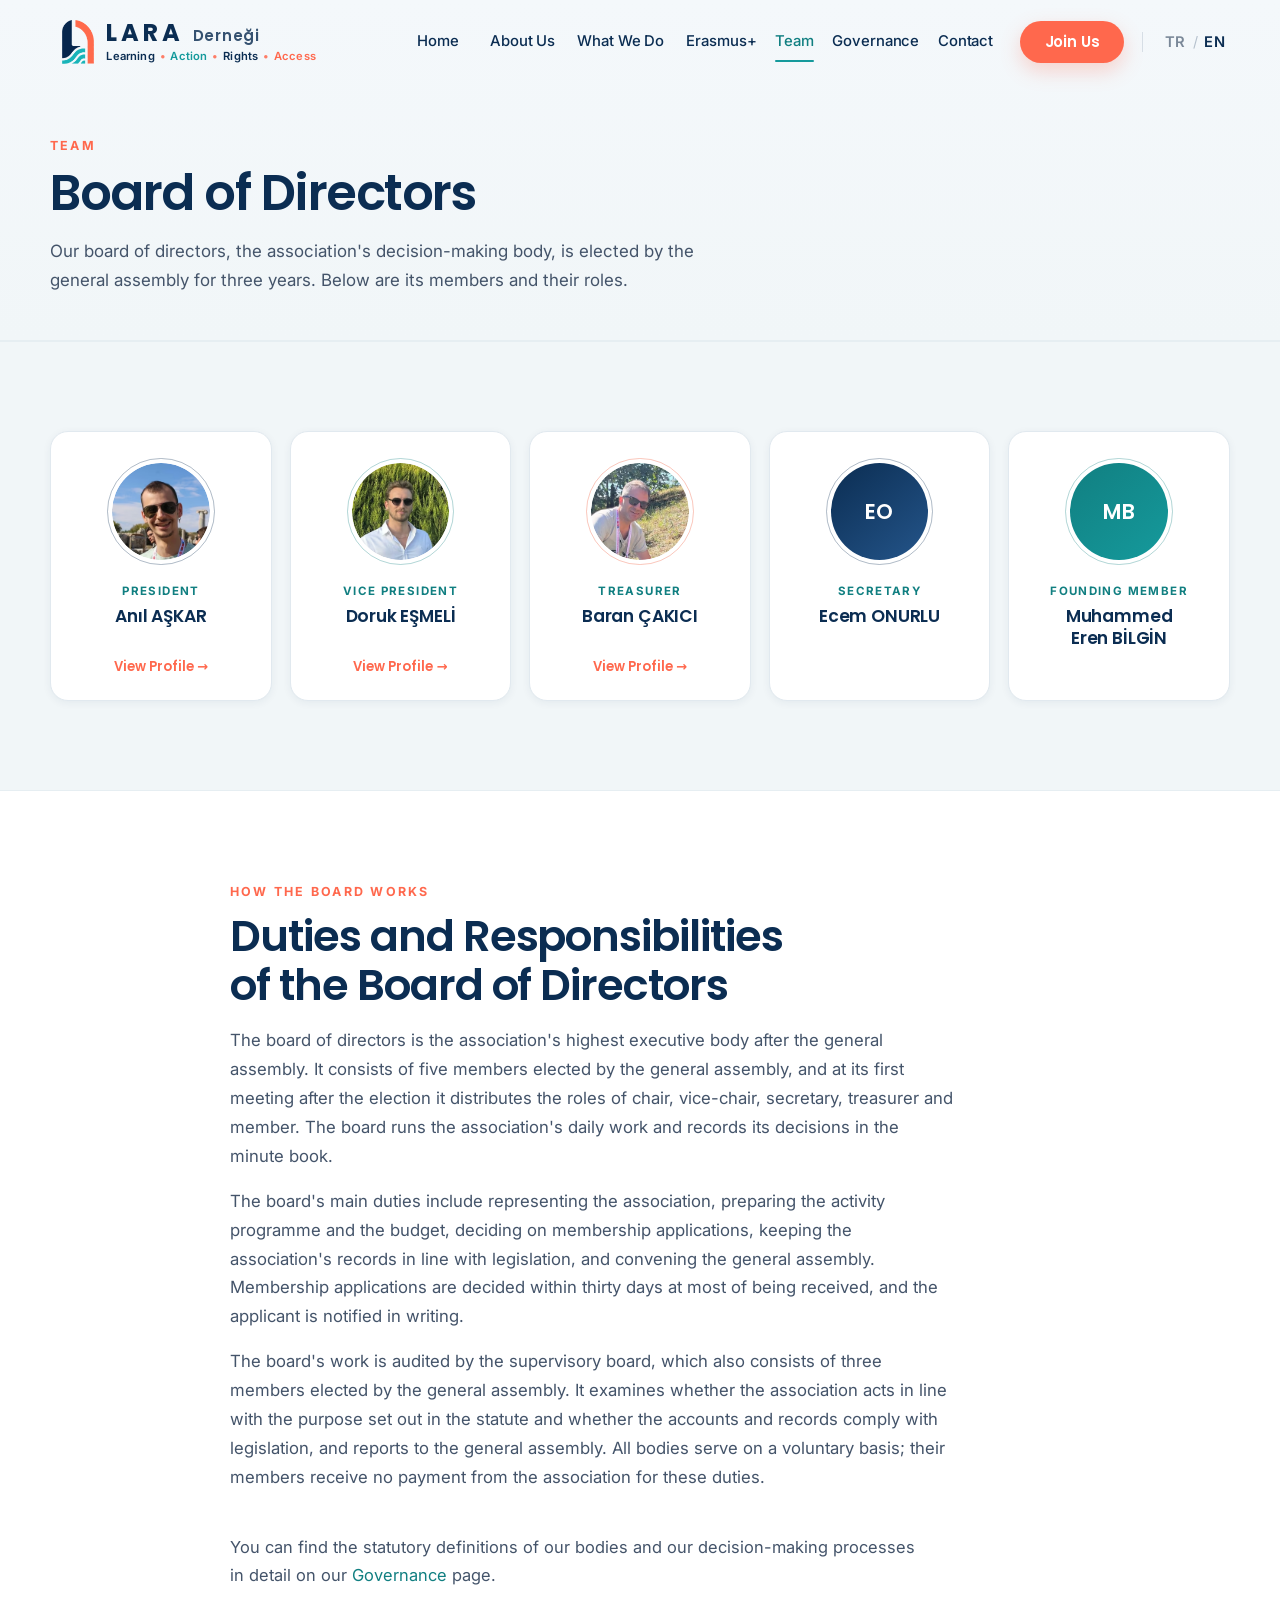
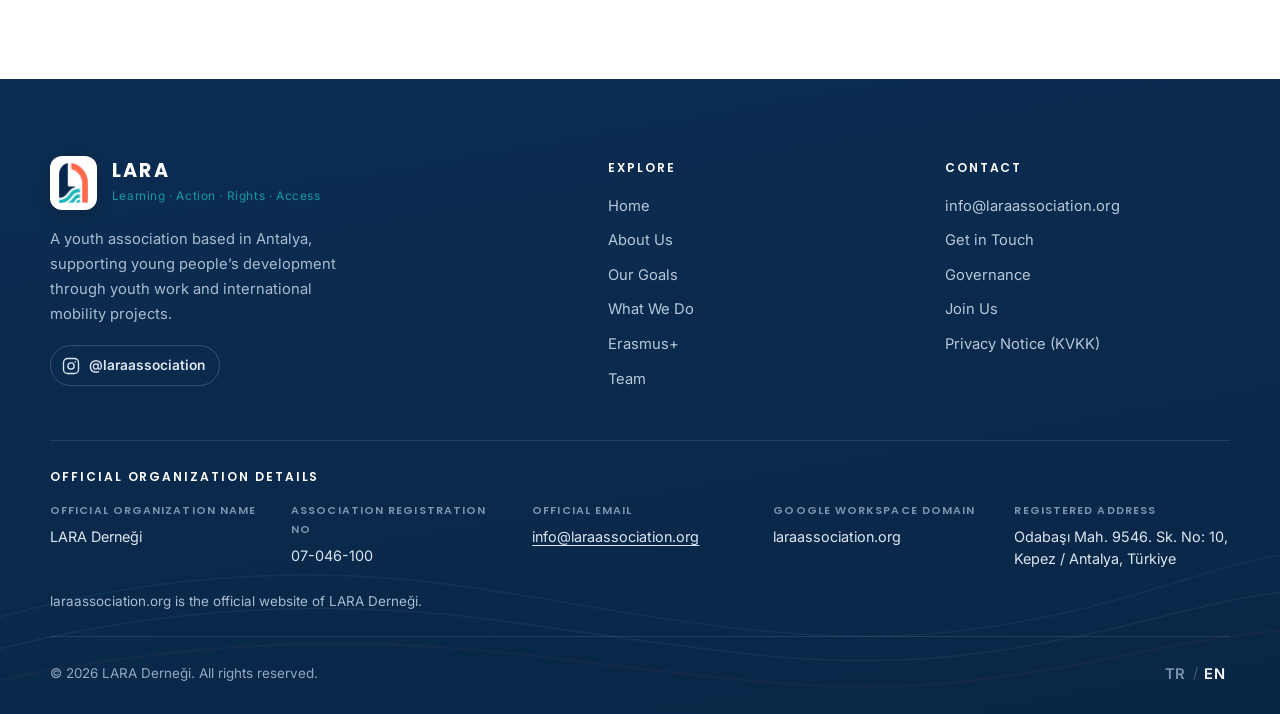
==== commit 2925c9ae: "Footer e-posta alanını kurumsal adres olarak etiketle - Footer'daki alan artık süper yönetici adresi" ====
--- a/ekip/index.html
+++ b/ekip/index.html
@@ -260,7 +260,7 @@
       <dl class="footer-official-list">
         <div><dt data-i18n="footer.fName">Resmî Kurum Adı</dt><dd>LARA Derneği</dd></div>
         <div><dt data-i18n="footer.fReg">Dernek Kütük No</dt><dd>07-046-100</dd></div>
-        <div><dt data-i18n="footer.fAdmin">Super Admin E-posta</dt><dd><a href="mailto:info@laraassociation.org">info@laraassociation.org</a></dd></div>
+        <div><dt data-i18n="footer.fAdmin">Kurumsal E-posta</dt><dd><a href="mailto:info@laraassociation.org">info@laraassociation.org</a></dd></div>
         <div><dt data-i18n="footer.fDomain">Google Workspace Domain</dt><dd>laraassociation.org</dd></div>
         <div><dt data-i18n="footer.fAddr">Merkez Adresi</dt><dd data-i18n="contact.v2">Odabaşı Mah. 9546. Sk. No: 10, Kepez / Antalya, Türkiye</dd></div>
       </dl>
@@ -281,7 +281,7 @@
 <a class="to-top" href="#icerik" id="toTop" data-i18n-aria="a11y.top" aria-label="Yukarı çık">↑</a>
 
 <script src="/assets/js/form-config.js?v=23" defer></script>
-<script src="/assets/js/i18n.js?v=33" defer></script>
+<script src="/assets/js/i18n.js?v=34" defer></script>
 <script src="/assets/js/i18n-pages.js?v=8" defer></script>
 <script src="/assets/js/analytics.js?v=25" defer></script>
 <script src="/assets/js/main.js?v=31" defer></script>
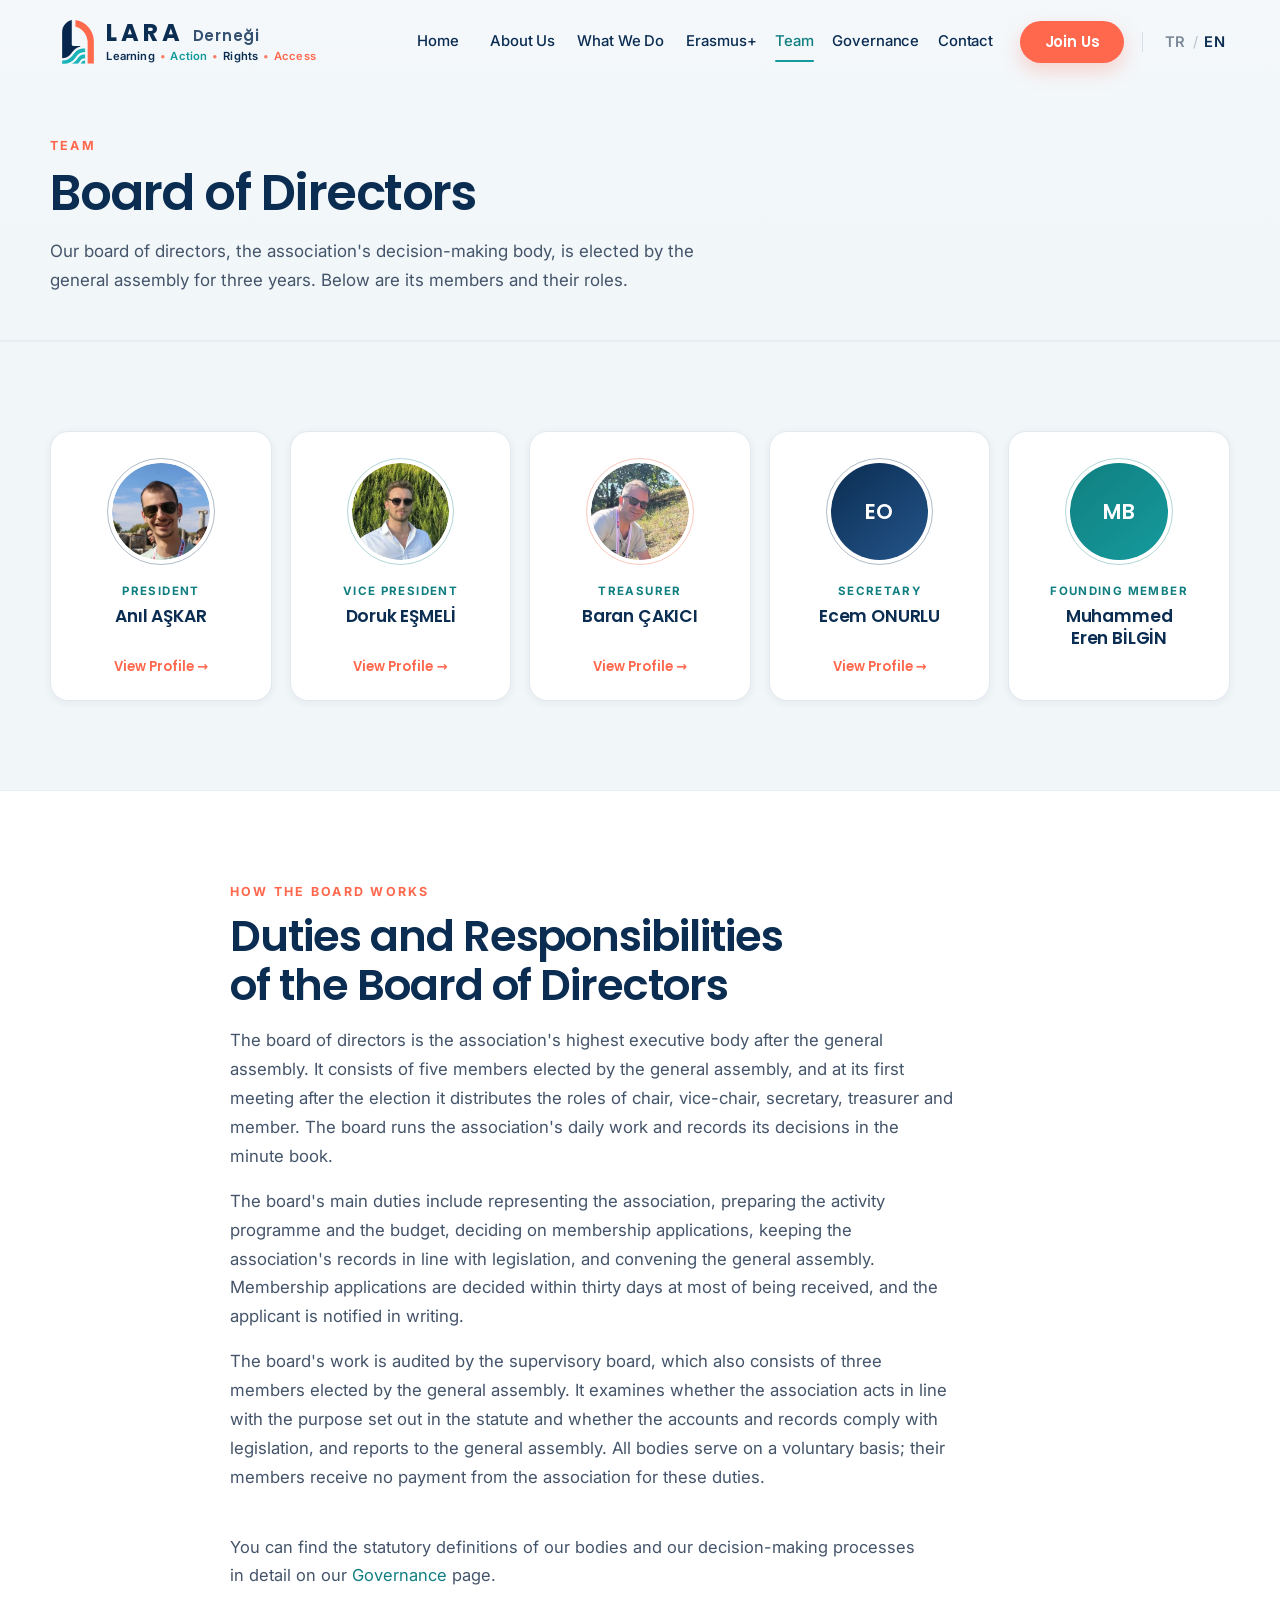
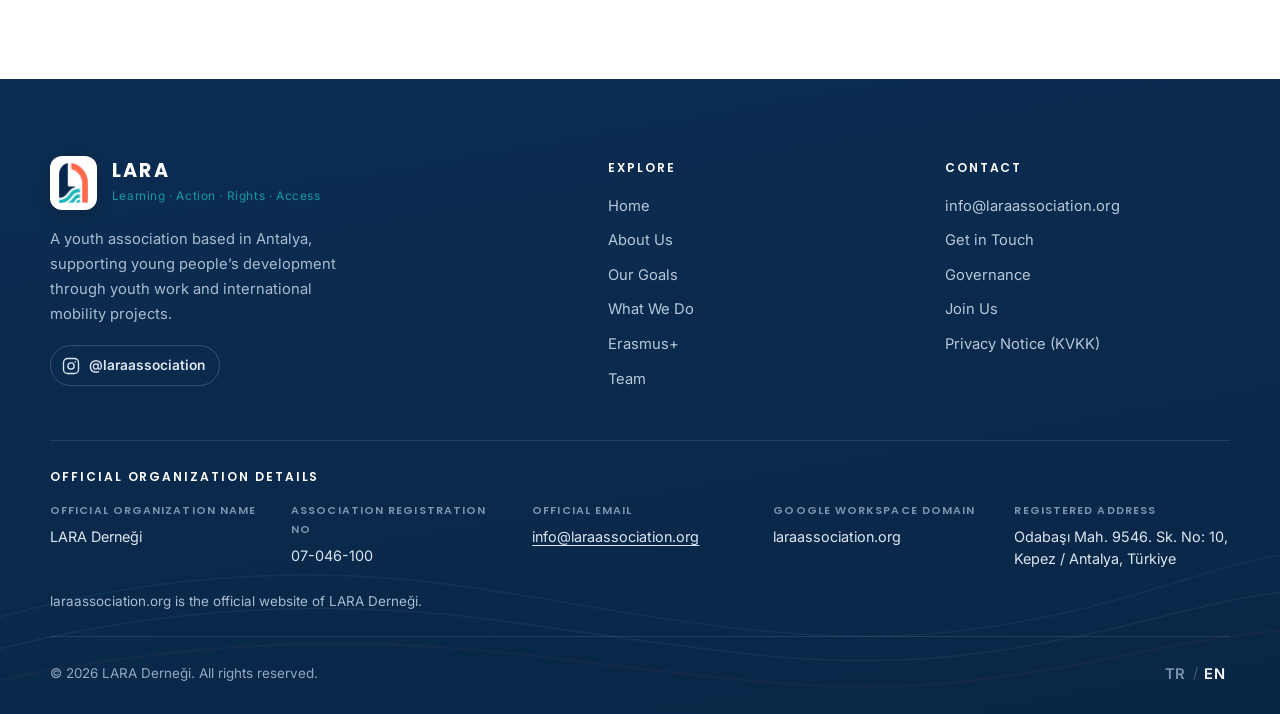
==== commit 474b3424: "Ecem ONURLU'nun profilini ekle Ekip sayfasında Ecem'in kartı tıklanabilir değildi; artık diğer üyele" ====
--- a/ekip/index.html
+++ b/ekip/index.html
@@ -160,12 +160,13 @@
         </div>
         <button type="button" class="person-more" data-i18n="team.more">Profili Gör →</button>
       </article>
-      <article class="card person reveal">
+      <article class="card person has-bio reveal" data-bio="ecem" data-track-role="secretary" data-name="Ecem ONURLU" data-initials="EO" data-avatar="av-navy">
         <div class="person-portrait tone-navy"><div class="avatar av-navy" aria-hidden="true">EO</div></div>
         <div class="person-meta">
           <p class="role" data-i18n="team.r.ecem">Sekreter</p>
           <h3>Ecem ONURLU</h3>
         </div>
+        <button type="button" class="person-more" data-i18n="team.more">Profili Gör →</button>
       </article>
       <article class="card person reveal">
         <div class="person-portrait tone-teal"><div class="avatar av-teal" aria-hidden="true">MB</div></div>
@@ -280,10 +281,10 @@
 
 <a class="to-top" href="#icerik" id="toTop" data-i18n-aria="a11y.top" aria-label="Yukarı çık">↑</a>
 
-<script src="/assets/js/form-config.js?v=23" defer></script>
-<script src="/assets/js/i18n.js?v=34" defer></script>
+<script src="/assets/js/form-config.js?v=25" defer></script>
+<script src="/assets/js/i18n.js?v=36" defer></script>
 <script src="/assets/js/i18n-pages.js?v=8" defer></script>
 <script src="/assets/js/analytics.js?v=25" defer></script>
-<script src="/assets/js/main.js?v=31" defer></script>
+<script src="/assets/js/main.js?v=34" defer></script>
 </body>
 </html>
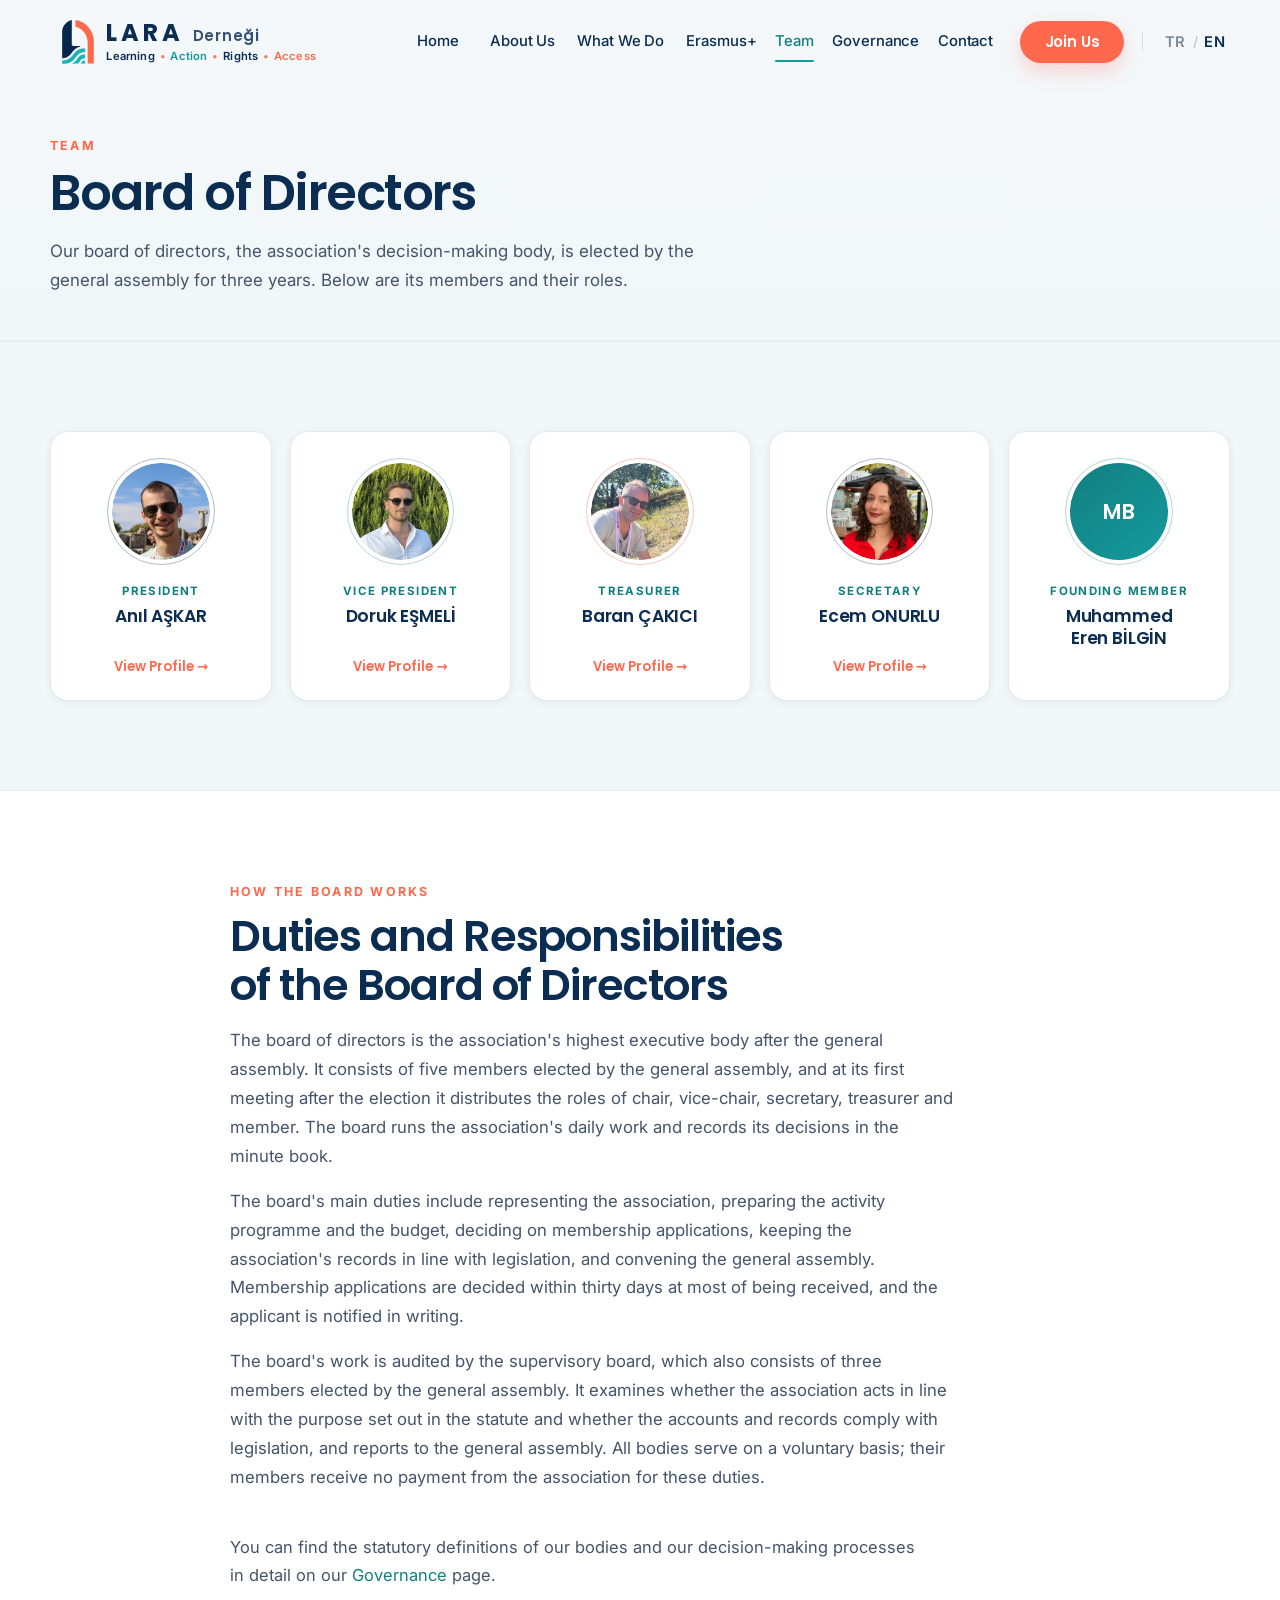
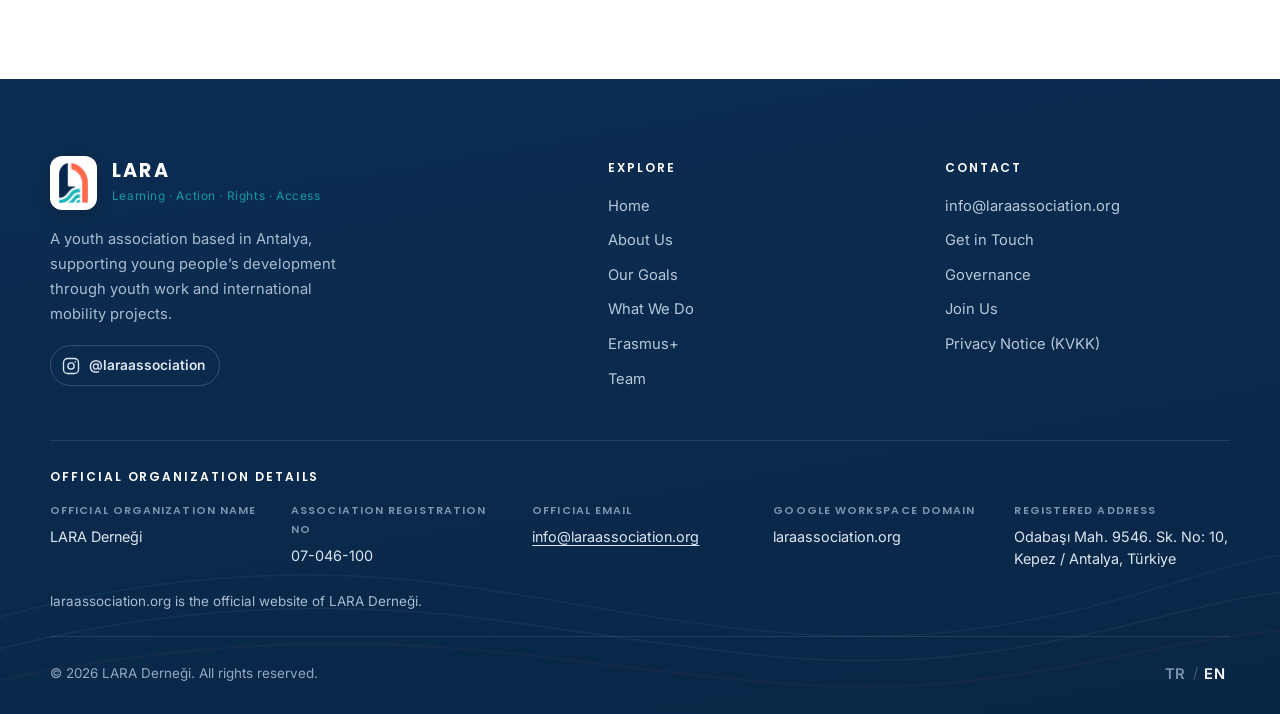
==== commit e14223be: "Ecem ONURLU'nun fotoğrafını ekle Kartta ve profilde baş harf rozeti yerine artık fotoğrafı görünüyor" ====
--- a/ekip/index.html
+++ b/ekip/index.html
@@ -160,7 +160,7 @@
         </div>
         <button type="button" class="person-more" data-i18n="team.more">Profili Gör →</button>
       </article>
-      <article class="card person has-bio reveal" data-bio="ecem" data-track-role="secretary" data-name="Ecem ONURLU" data-initials="EO" data-avatar="av-navy">
+      <article class="card person has-bio reveal" data-bio="ecem" data-track-role="secretary" data-name="Ecem ONURLU" data-photo="/assets/img/team/ecem.jpg" data-photo-set="/assets/img/team/ecem" data-photo-lg="/assets/img/team/ecem-lg.jpg" data-initials="EO" data-avatar="av-navy">
         <div class="person-portrait tone-navy"><div class="avatar av-navy" aria-hidden="true">EO</div></div>
         <div class="person-meta">
           <p class="role" data-i18n="team.r.ecem">Sekreter</p>
